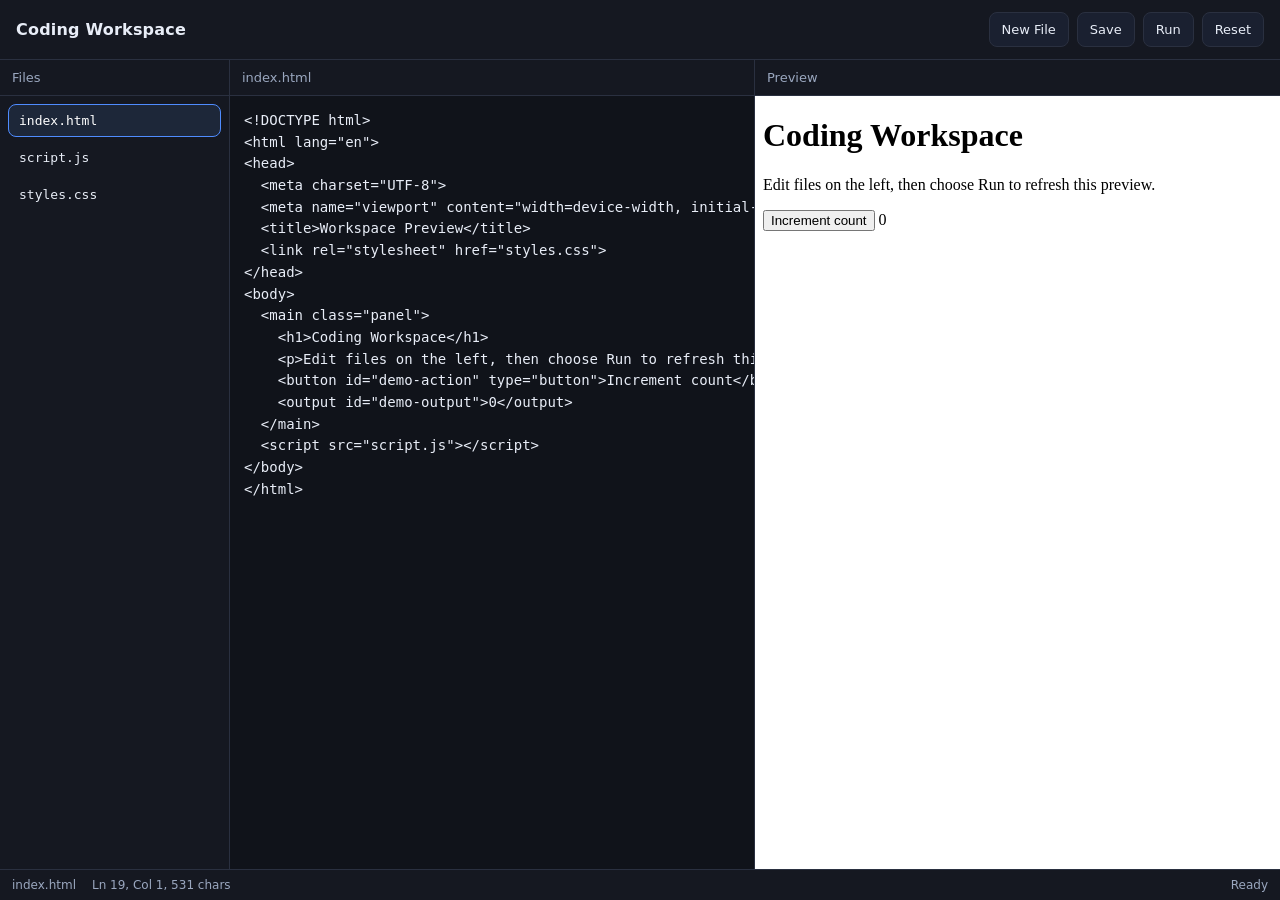
==== index.html @ 7687ae70 "feat: web push (3 ops)" ====
<!DOCTYPE html>
<html lang="en">
<head>
  <meta charset="UTF-8">
  <meta name="viewport" content="width=device-width, initial-scale=1.0">
  <title>Coding Workspace</title>
  <link rel="stylesheet" href="styles.css">
</head>
<body>
  <header class="topbar">
    <div class="brand">Coding Workspace</div>
    <div class="actions">
      <button id="new-file" type="button">New File</button>
      <button id="save" type="button">Save</button>
      <button id="run" type="button">Run</button>
      <button id="reset" type="button">Reset</button>
    </div>
  </header>

  <main class="workspace">
    <aside class="sidebar">
      <div class="pane-header">Files</div>
      <ul id="file-list" class="file-list"></ul>
    </aside>

    <section class="editor-pane">
      <div class="pane-header">
        <span id="current-file">index.html</span>
      </div>
      <textarea
        id="editor"
        spellcheck="false"
        autocapitalize="off"
        autocomplete="off"
        autocorrect="off"
        wrap="off"
      ></textarea>
    </section>

    <section class="preview-pane">
      <div class="pane-header">Preview</div>
      <iframe
        id="preview"
        title="Workspace preview"
        sandbox="allow-scripts allow-forms allow-modals allow-popups"
      ></iframe>
    </section>
  </main>

  <footer class="statusbar">
    <span id="status-file">index.html</span>
    <span id="status-position">Ln 1, Col 1</span>
    <span id="status-message">Ready</span>
  </footer>

  <script src="app.js"></script>
</body>
</html>
---- styles.css ----
:root {
  color-scheme: dark;
  --bg: #0f1115;
  --panel: #151821;
  --panel-alt: #10131a;
  --border: #2a3040;
  --text: #e8edf7;
  --muted: #9aa7bf;
  --accent: #4f8cff;
  --accent-border: #77a7ff;
}

* {
  box-sizing: border-box;
}

html,
body {
  height: 100%;
}

body {
  margin: 0;
  overflow: hidden;
  display: flex;
  flex-direction: column;
  background: var(--bg);
  color: var(--text);
  font-family: Inter, system-ui, -apple-system, BlinkMacSystemFont, "Segoe UI", sans-serif;
}

.topbar {
  display: flex;
  align-items: center;
  justify-content: space-between;
  gap: 16px;
  padding: 12px 16px;
  border-bottom: 1px solid var(--border);
  background: var(--panel);
}

.brand {
  font-size: 16px;
  font-weight: 650;
  letter-spacing: 0.2px;
}

.actions {
  display: flex;
  flex-wrap: wrap;
  gap: 8px;
}

button {
  appearance: none;
  border: 1px solid var(--border);
  background: #1a2030;
  color: var(--text);
  border-radius: 8px;
  padding: 9px 12px;
  font: inherit;
  font-size: 13px;
  cursor: pointer;
}

button:hover {
  border-color: var(--accent-border);
  background: #20283b;
}

button:active {
  transform: translateY(1px);
}

.workspace {
  flex: 1;
  min-height: 0;
  display: grid;
  grid-template-columns: 230px minmax(0, 1fr) minmax(0, 1fr);
}

.sidebar,
.editor-pane,
.preview-pane {
  min-height: 0;
  display: flex;
  flex-direction: column;
}

.sidebar {
  background: var(--panel);
  border-right: 1px solid var(--border);
}

.editor-pane {
  background: var(--panel-alt);
  border-right: 1px solid var(--border);
}

.preview-pane {
  background: var(--panel);
}

.pane-header {
  padding: 10px 12px;
  border-bottom: 1px solid var(--border);
  color: var(--muted);
  font-size: 13px;
  background: var(--panel);
}

.file-list {
  list-style: none;
  margin: 0;
  padding: 8px;
  overflow: auto;
}

.file-item {
  margin: 0 0 4px;
}

.file-button {
  width: 100%;
  text-align: left;
  padding: 8px 10px;
  border: 1px solid transparent;
  background: transparent;
  color: var(--text);
  border-radius: 8px;
  font-family: ui-monospace, SFMono-Regular, Menlo, Consolas, monospace;
  font-size: 13px;
}

.file-button:hover {
  background: #1b2030;
  border-color: var(--border);
}

.file-button.active {
  background: #1d2739;
  border-color: var(--accent);
  color: #ffffff;
}

#editor {
  flex: 1;
  width: 100%;
  border: 0;
  outline: none;
  resize: none;
  padding: 14px;
  background: var(--panel-alt);
  color: var(--text);
  font-family: ui-monospace, SFMono-Regular, Menlo, Consolas, monospace;
  font-size: 14px;
  line-height: 1.55;
  tab-size: 2;
}

#preview {
  flex: 1;
  width: 100%;
  border: 0;
  background: #ffffff;
}

.statusbar {
  display: flex;
  align-items: center;
  gap: 16px;
  padding: 8px 12px;
  border-top: 1px solid var(--border);
  background: var(--panel);
  color: var(--muted);
  font-size: 12px;
}

#status-message {
  margin-left: auto;
}

@media (max-width: 960px) {
  .workspace {
    grid-template-columns: 1fr;
    grid-template-rows: 180px minmax(0, 1fr) minmax(0, 1fr);
  }

  .sidebar {
    border-right: 0;
    border-bottom: 1px solid var(--border);
  }

  .editor-pane {
    border-right: 0;
    border-bottom: 1px solid var(--border);
  }
}
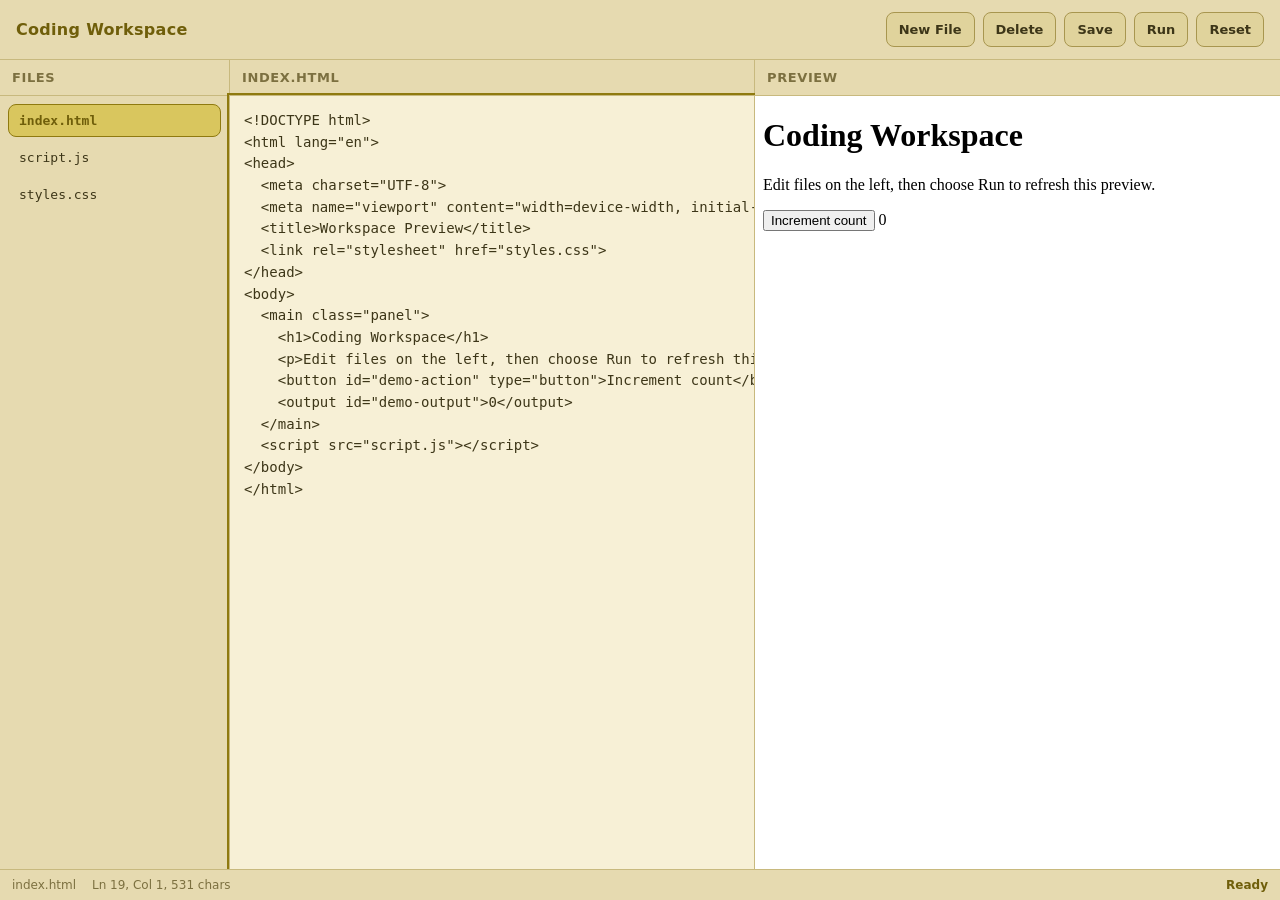
==== commit 48d48d92: "feat: web push (3 ops)" ====
--- a/index.html
+++ b/index.html
@@ -11,6 +11,7 @@
     <div class="brand">Coding Workspace</div>
     <div class="actions">
       <button id="new-file" type="button">New File</button>
+      <button id="delete-file" type="button">Delete</button>
       <button id="save" type="button">Save</button>
       <button id="run" type="button">Run</button>
       <button id="reset" type="button">Reset</button>
--- a/styles.css
+++ b/styles.css
@@ -1,13 +1,17 @@
 :root {
-  color-scheme: dark;
-  --bg: #0f1115;
-  --panel: #151821;
-  --panel-alt: #10131a;
-  --border: #2a3040;
-  --text: #e8edf7;
-  --muted: #9aa7bf;
-  --accent: #4f8cff;
-  --accent-border: #77a7ff;
+  color-scheme: light;
+  --bg: #efe5c2;
+  --panel: #e6dab0;
+  --panel-alt: #f7f0d6;
+  --border: #c8b97e;
+  --border-strong: #a8964f;
+  --text: #3d3618;
+  --muted: #7c7040;
+  --accent: #8f7a10;
+  --accent-strong: #6f5e0a;
+  --accent-border: #b39a2a;
+  --selection: #d9c65e;
+  --shadow: rgba(93, 78, 20, 0.18);
 }
 
 * {
@@ -27,6 +31,11 @@
   background: var(--bg);
   color: var(--text);
   font-family: Inter, system-ui, -apple-system, BlinkMacSystemFont, "Segoe UI", sans-serif;
+}
+
+::selection {
+  background: var(--selection);
+  color: var(--accent-strong);
 }
 
 .topbar {
@@ -37,12 +46,14 @@
   padding: 12px 16px;
   border-bottom: 1px solid var(--border);
   background: var(--panel);
+  box-shadow: 0 2px 10px var(--shadow);
 }
 
 .brand {
   font-size: 16px;
-  font-weight: 650;
-  letter-spacing: 0.2px;
+  font-weight: 700;
+  letter-spacing: 0.3px;
+  color: var(--accent-strong);
 }
 
 .actions {
@@ -53,23 +64,32 @@
 
 button {
   appearance: none;
-  border: 1px solid var(--border);
-  background: #1a2030;
+  border: 1px solid var(--border-strong);
+  background: #e0d39c;
   color: var(--text);
   border-radius: 8px;
   padding: 9px 12px;
   font: inherit;
   font-size: 13px;
+  font-weight: 600;
   cursor: pointer;
+  transition: background 120ms ease, border-color 120ms ease, transform 60ms ease;
 }
 
 button:hover {
-  border-color: var(--accent-border);
-  background: #20283b;
+  background: #d6c684;
+  border-color: var(--accent);
 }
 
 button:active {
   transform: translateY(1px);
+}
+
+button:focus-visible,
+.file-button:focus-visible,
+#editor:focus-visible {
+  outline: 2px solid var(--accent);
+  outline-offset: 1px;
 }
 
 .workspace {
@@ -106,6 +126,9 @@
   border-bottom: 1px solid var(--border);
   color: var(--muted);
   font-size: 13px;
+  font-weight: 600;
+  text-transform: uppercase;
+  letter-spacing: 0.6px;
   background: var(--panel);
 }
 
@@ -130,17 +153,19 @@
   border-radius: 8px;
   font-family: ui-monospace, SFMono-Regular, Menlo, Consolas, monospace;
   font-size: 13px;
+  font-weight: 500;
 }
 
 .file-button:hover {
-  background: #1b2030;
+  background: #ded09a;
   border-color: var(--border);
 }
 
 .file-button.active {
-  background: #1d2739;
+  background: var(--selection);
   border-color: var(--accent);
-  color: #ffffff;
+  color: var(--accent-strong);
+  font-weight: 700;
 }
 
 #editor {
@@ -152,6 +177,7 @@
   padding: 14px;
   background: var(--panel-alt);
   color: var(--text);
+  caret-color: var(--accent-strong);
   font-family: ui-monospace, SFMono-Regular, Menlo, Consolas, monospace;
   font-size: 14px;
   line-height: 1.55;
@@ -178,6 +204,27 @@
 
 #status-message {
   margin-left: auto;
+  font-weight: 600;
+  color: var(--accent-strong);
+}
+
+.file-list::-webkit-scrollbar,
+#editor::-webkit-scrollbar {
+  width: 10px;
+  height: 10px;
+}
+
+.file-list::-webkit-scrollbar-thumb,
+#editor::-webkit-scrollbar-thumb {
+  background: var(--border-strong);
+  border-radius: 6px;
+  border: 2px solid transparent;
+  background-clip: content-box;
+}
+
+.file-list::-webkit-scrollbar-track,
+#editor::-webkit-scrollbar-track {
+  background: transparent;
 }
 
 @media (max-width: 960px) {
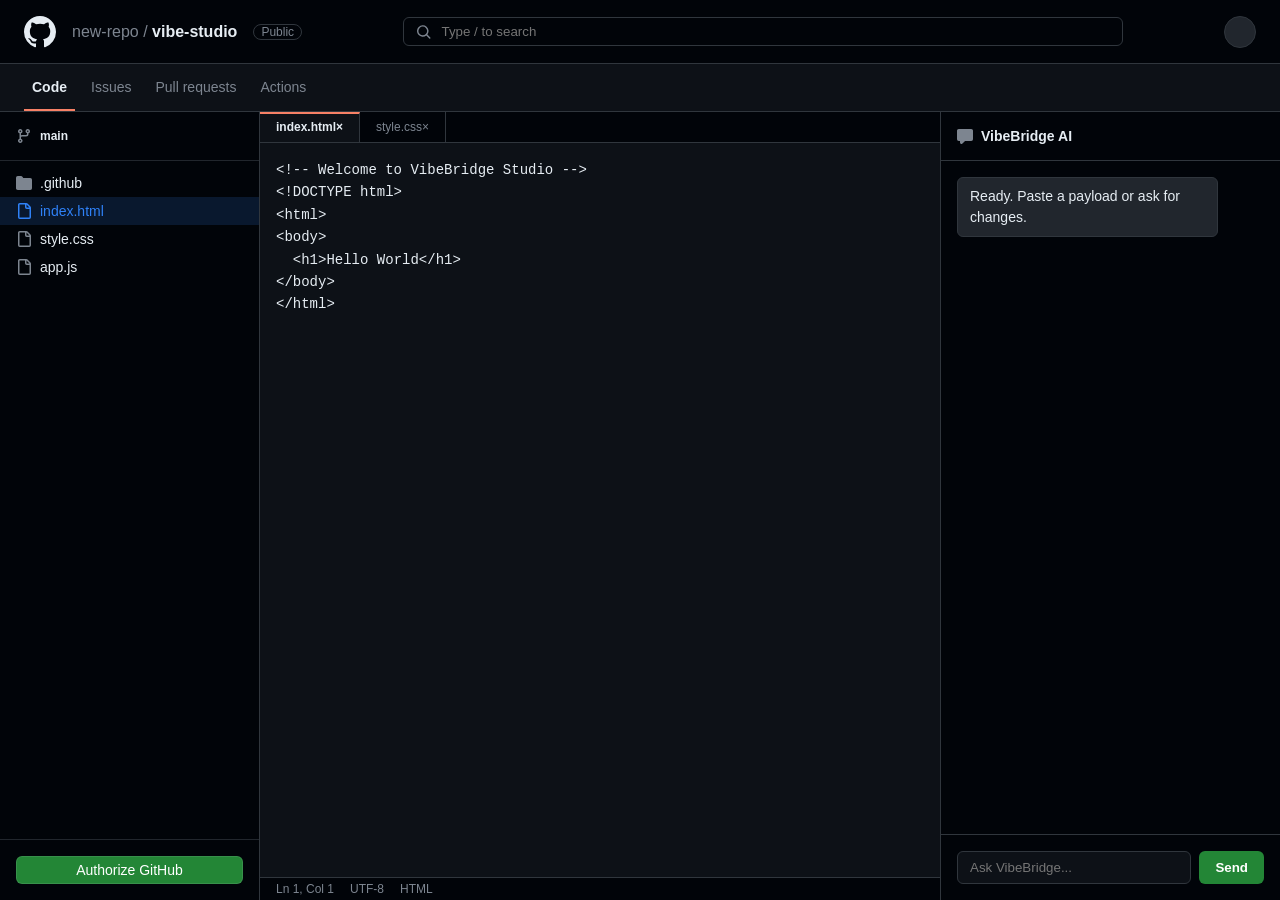
==== commit fb61b24d: "feat: web push (4 ops)" ====
--- a/index.html
+++ b/index.html
@@ -1,59 +1,110 @@
 <!DOCTYPE html>
 <html lang="en">
 <head>
-  <meta charset="UTF-8">
-  <meta name="viewport" content="width=device-width, initial-scale=1.0">
-  <title>Coding Workspace</title>
-  <link rel="stylesheet" href="styles.css">
+    <meta charset="UTF-8">
+    <meta name="viewport" content="width=device-width, initial-scale=1.0">
+    <title>VibeBridge Studio</title>
+    <link rel="stylesheet" href="style.css">
 </head>
 <body>
-  <header class="topbar">
-    <div class="brand">Coding Workspace</div>
-    <div class="actions">
-      <button id="new-file" type="button">New File</button>
-      <button id="delete-file" type="button">Delete</button>
-      <button id="save" type="button">Save</button>
-      <button id="run" type="button">Run</button>
-      <button id="reset" type="button">Reset</button>
-    </div>
-  </header>
+    <!-- Top Navigation -->
+    <header class="gh-header">
+        <div class="gh-left">
+            <svg height="32" viewBox="0 0 16 16" width="32" fill="#e6edf3"><path d="M8 0c4.42 0 8 3.58 8 8a8.013 8.013 0 0 1-5.45 7.59c-.4.08-.55-.17-.55-.38 0-.27.01-1.13.01-2.2 0-.75-.25-1.23-.54-1.48 1.78-.2 3.65-.88 3.65-3.95 0-.88-.31-1.59-.82-2.15.08-.2.36-1.02-.08-2.12 0 0-.67-.22-2.2.82-.64-.18-1.32-.27-2-.27-.68 0-1.36.09-2 .27-1.53-1.03-2.2-.82-2.2-.82-.44 1.1-.16 1.92-.08 2.12-.51.56-.82 1.28-.82 2.15 0 3.06 1.86 3.75 3.64 3.95-.23.2-.44.55-.51 1.07-.46.21-1.61.55-2.33-.66-.15-.24-.6-.83-1.23-.82-.67.01-.27.38.01.53.34.19.73.9.82 1.13.16.45.68 1.31 2.69.94 0 .67.01 1.3.01 1.49 0 .21-.15.45-.55.38A7.995 7.995 0 0 1 0 8c0-4.42 3.58-8 8-8Z"></path></svg>
+            <span class="repo-title">new-repo / <strong>vibe-studio</strong></span>
+            <span class="badge">Public</span>
+        </div>
+        <div class="gh-center">
+            <div class="search-bar">
+                <svg viewBox="0 0 16 16" width="16" height="16" fill="#7d8590"><path d="M10.68 11.74a6 6 0 0 1-7.922-8.982 6 6 0 0 1 8.982 7.922l3.04 3.04a.749.749 0 0 1-.326 1.275.749.749 0 0 1-.734-.215ZM11.5 7a4.499 4.499 0 1 0-8.997 0A4.499 4.499 0 0 0 11.5 7Z"></path></svg>
+                <input type="text" placeholder="Type / to search">
+            </div>
+        </div>
+        <div class="gh-right">
+            <div class="avatar"></div>
+        </div>
+    </header>
 
-  <main class="workspace">
-    <aside class="sidebar">
-      <div class="pane-header">Files</div>
-      <ul id="file-list" class="file-list"></ul>
-    </aside>
+    <!-- Sub Navigation -->
+    <nav class="gh-subnav">
+        <button class="tab active">Code</button>
+        <button class="tab">Issues</button>
+        <button class="tab">Pull requests</button>
+        <button class="tab">Actions</button>
+    </nav>
 
-    <section class="editor-pane">
-      <div class="pane-header">
-        <span id="current-file">index.html</span>
-      </div>
-      <textarea
-        id="editor"
-        spellcheck="false"
-        autocapitalize="off"
-        autocomplete="off"
-        autocorrect="off"
-        wrap="off"
-      ></textarea>
-    </section>
+    <!-- Main Workspace -->
+    <main class="workspace">
+        <!-- Left: File Tree -->
+        <aside class="sidebar">
+            <div class="branch-selector">
+                <svg viewBox="0 0 16 16" width="16" height="16" fill="#7d8590"><path d="M9.5 3.25a2.25 2.25 0 1 1 3 2.122V6A2.5 2.5 0 0 1 10 8.5H6a1 1 0 0 0-1 1v1.128a2.251 2.251 0 1 1-1.5 0V5.372a2.25 2.25 0 1 1 1.5 0v1.836A2.493 2.493 0 0 1 6 7h4a1 1 0 0 0 1-1v-.628A2.25 2.25 0 0 1 9.5 3.25Zm-6 0a.75.75 0 1 0 1.5 0 .75.75 0 0 0-1.5 0Zm8.25-.75a.75.75 0 1 0 0 1.5.75.75 0 0 0 0-1.5ZM4.25 12a.75.75 0 1 0 0 1.5.75.75 0 0 0 0-1.5Z"></path></svg>
+                <span>main</span>
+            </div>
+            <div class="file-tree" id="fileTree">
+                <div class="tree-item folder">
+                    <svg viewBox="0 0 16 16" width="16" height="16" fill="#7d8590"><path d="M1.75 1A1.75 1.75 0 0 0 0 2.75v10.5C0 14.216.784 15 1.75 15h12.5A1.75 1.75 0 0 0 16 13.25v-8.5A1.75 1.75 0 0 0 14.25 3H7.5a.25.25 0 0 1-.2-.1l-.9-1.2C6.07 1.26 5.55 1 5 1H1.75Z"></path></svg>
+                    <span>.github</span>
+                </div>
+                <div class="tree-item file active">
+                    <svg viewBox="0 0 16 16" width="16" height="16" fill="#7d8590"><path d="M2 1.75C2 .784 2.784 0 3.75 0h6.586c.464 0 .909.184 1.237.513l2.914 2.914c.329.328.513.773.513 1.237v9.586A1.75 1.75 0 0 1 13.25 16h-9.5A1.75 1.75 0 0 1 2 14.25Zm1.75-.25a.25.25 0 0 0-.25.25v12.5c0 .138.112.25.25.25h9.5a.25.25 0 0 0 .25-.25V6h-2.75A1.75 1.75 0 0 1 9 4.25V1.5Zm6.75.062V4.25c0 .138.112.25.25.25h2.688l-.011-.013-2.914-2.914-.013-.011Z"></path></svg>
+                    <span>index.html</span>
+                </div>
+                <div class="tree-item file">
+                    <svg viewBox="0 0 16 16" width="16" height="16" fill="#7d8590"><path d="M2 1.75C2 .784 2.784 0 3.75 0h6.586c.464 0 .909.184 1.237.513l2.914 2.914c.329.328.513.773.513 1.237v9.586A1.75 1.75 0 0 1 13.25 16h-9.5A1.75 1.75 0 0 1 2 14.25Zm1.75-.25a.25.25 0 0 0-.25.25v12.5c0 .138.112.25.25.25h9.5a.25.25 0 0 0 .25-.25V6h-2.75A1.75 1.75 0 0 1 9 4.25V1.5Zm6.75.062V4.25c0 .138.112.25.25.25h2.688l-.011-.013-2.914-2.914-.013-.011Z"></path></svg>
+                    <span>style.css</span>
+                </div>
+                <div class="tree-item file">
+                    <svg viewBox="0 0 16 16" width="16" height="16" fill="#7d8590"><path d="M2 1.75C2 .784 2.784 0 3.75 0h6.586c.464 0 .909.184 1.237.513l2.914 2.914c.329.328.513.773.513 1.237v9.586A1.75 1.75 0 0 1 13.25 16h-9.5A1.75 1.75 0 0 1 2 14.25Zm1.75-.25a.25.25 0 0 0-.25.25v12.5c0 .138.112.25.25.25h9.5a.25.25 0 0 0 .25-.25V6h-2.75A1.75 1.75 0 0 1 9 4.25V1.5Zm6.75.062V4.25c0 .138.112.25.25.25h2.688l-.011-.013-2.914-2.914-.013-.011Z"></path></svg>
+                    <span>app.js</span>
+                </div>
+            </div>
+            <div class="sidebar-footer">
+                <button class="btn-primary" id="connectBtn">Authorize GitHub</button>
+            </div>
+        </aside>
 
-    <section class="preview-pane">
-      <div class="pane-header">Preview</div>
-      <iframe
-        id="preview"
-        title="Workspace preview"
-        sandbox="allow-scripts allow-forms allow-modals allow-popups"
-      ></iframe>
-    </section>
-  </main>
+        <!-- Center: Editor -->
+        <section class="editor-area">
+            <div class="editor-tabs">
+                <div class="tab active">index.html <span class="close">×</span></div>
+                <div class="tab">style.css <span class="close">×</span></div>
+            </div>
+            <div class="editor-content">
+                <textarea id="code" spellcheck="false"><!-- Welcome to VibeBridge Studio -->
+<!DOCTYPE html>
+<html>
+<body>
+  <h1>Hello World</h1>
+</body>
+</html></textarea>
+            </div>
+            <div class="editor-status">
+                <span>Ln 1, Col 1</span>
+                <span>UTF-8</span>
+                <span>HTML</span>
+            </div>
+        </section>
 
-  <footer class="statusbar">
-    <span id="status-file">index.html</span>
-    <span id="status-position">Ln 1, Col 1</span>
-    <span id="status-message">Ready</span>
-  </footer>
+        <!-- Right: AI Chat -->
+        <aside class="chat-panel">
+            <div class="chat-header">
+                <svg viewBox="0 0 16 16" width="16" height="16" fill="#7d8590"><path d="M1.75 1h12.5c.966 0 1.75.784 1.75 1.75v8.5A1.75 1.75 0 0 1 14.25 13H8.061l-2.574 2.573A1.458 1.458 0 0 1 3 14.543V13H1.75A1.75 1.75 0 0 1 0 11.25v-8.5C0 1.784.784 1 1.75 1Z"></path></svg>
+                <span>VibeBridge AI</span>
+            </div>
+            <div class="chat-messages" id="chat">
+                <div class="msg ai">
+                    <div class="bubble">Ready. Paste a payload or ask for changes.</div>
+                </div>
+            </div>
+            <div class="chat-input">
+                <textarea id="input" rows="1" placeholder="Ask VibeBridge..."></textarea>
+                <button class="btn-send" id="sendBtn">Send</button>
+            </div>
+        </aside>
+    </main>
 
-  <script src="app.js"></script>
+    <script src="github.js"></script>
+    <script src="app.js"></script>
 </body>
-</html>+</html>
--- a/style.css
+++ b/style.css
@@ -0,0 +1,262 @@
+:root {
+    --bg-canvas: #0d1117;
+    --bg-default: #010409;
+    --bg-subtle: #161b22;
+    --bg-muted: #21262d;
+    --border-default: #30363d;
+    --border-muted: #21262d;
+    --fg-default: #e6edf3;
+    --fg-muted: #7d8590;
+    --accent-fg: #2f81f7;
+    --accent-emphasis: #1f6feb;
+    --success-fg: #3fb950;
+    --font-stack: -apple-system, BlinkMacSystemFont, "Segoe UI", "Noto Sans", Helvetica, Arial, sans-serif;
+    --font-mono: ui-monospace, SFMono-Regular, SF Mono, Menlo, Consolas, Liberation Mono, monospace;
+}
+
+* { box-sizing: border-box; }
+
+body {
+    margin: 0;
+    background-color: var(--bg-canvas);
+    color: var(--fg-default);
+    font-family: var(--font-stack);
+    font-size: 14px;
+    height: 100vh;
+    display: flex;
+    flex-direction: column;
+    overflow: hidden;
+}
+
+/* Header */
+.gh-header {
+    background-color: var(--bg-default);
+    padding: 16px 24px;
+    display: flex;
+    align-items: center;
+    justify-content: space-between;
+    border-bottom: 1px solid var(--border-default);
+    height: 64px;
+}
+.gh-left { display: flex; align-items: center; gap: 16px; }
+.repo-title { font-size: 16px; color: var(--fg-muted); }
+.repo-title strong { color: var(--fg-default); font-weight: 600; }
+.badge { font-size: 12px; border: 1px solid var(--border-default); border-radius: 2em; padding: 0 7px; color: var(--fg-muted); }
+
+.gh-center { flex: 1; max-width: 720px; margin: 0 24px; }
+.search-bar {
+    background-color: var(--bg-default);
+    border: 1px solid var(--border-default);
+    border-radius: 6px;
+    padding: 5px 12px;
+    display: flex;
+    align-items: center;
+    gap: 8px;
+}
+.search-bar input { background: transparent; border: none; color: var(--fg-default); width: 100%; outline: none; }
+
+.gh-right { display: flex; align-items: center; gap: 16px; }
+.avatar { width: 32px; height: 32px; border-radius: 50%; background-color: var(--bg-muted); border: 1px solid var(--border-default); }
+
+/* Subnav */
+.gh-subnav {
+    background-color: var(--bg-canvas);
+    border-bottom: 1px solid var(--border-default);
+    padding: 0 24px;
+    display: flex;
+    gap: 8px;
+    height: 48px;
+    align-items: center;
+}
+.tab {
+    background: transparent;
+    border: none;
+    color: var(--fg-muted);
+    font-size: 14px;
+    font-weight: 500;
+    padding: 8px;
+    cursor: pointer;
+    border-bottom: 2px solid transparent;
+    height: 100%;
+    display: flex;
+    align-items: center;
+}
+.tab:hover { color: var(--fg-default); }
+.tab.active { color: var(--fg-default); border-bottom-color: #f78166; font-weight: 600; }
+
+/* Workspace Grid */
+.workspace {
+    display: grid;
+    grid-template-columns: 260px 1fr 340px;
+    flex: 1;
+    min-height: 0;
+}
+
+/* Sidebar */
+.sidebar {
+    background-color: var(--bg-default);
+    border-right: 1px solid var(--border-default);
+    display: flex;
+    flex-direction: column;
+}
+.branch-selector {
+    padding: 16px;
+    border-bottom: 1px solid var(--border-muted);
+    display: flex;
+    align-items: center;
+    gap: 8px;
+    font-weight: 600;
+    font-size: 12px;
+    cursor: pointer;
+}
+.file-tree { flex: 1; overflow-y: auto; padding: 8px 0; }
+.tree-item {
+    padding: 6px 16px;
+    display: flex;
+    align-items: center;
+    gap: 8px;
+    cursor: pointer;
+    font-size: 14px;
+    color: var(--fg-default);
+}
+.tree-item:hover { background-color: var(--bg-muted); }
+.tree-item.active { background-color: rgba(56, 139, 253, 0.15); color: var(--accent-fg); }
+.tree-item svg { fill: var(--fg-muted); }
+.tree-item.active svg { fill: var(--accent-fg); }
+
+.sidebar-footer { padding: 16px; border-top: 1px solid var(--border-muted); }
+
+/* Editor */
+.editor-area {
+    display: flex;
+    flex-direction: column;
+    background-color: var(--bg-canvas);
+    min-width: 0;
+}
+.editor-tabs {
+    display: flex;
+    background-color: var(--bg-default);
+    border-bottom: 1px solid var(--border-default);
+    overflow-x: auto;
+}
+.editor-tabs .tab {
+    padding: 8px 16px;
+    font-size: 12px;
+    border-right: 1px solid var(--border-default);
+    border-bottom: none;
+    height: auto;
+    background-color: var(--bg-default);
+    color: var(--fg-muted);
+}
+.editor-tabs .tab.active {
+    background-color: var(--bg-canvas);
+    color: var(--fg-default);
+    border-top: 2px solid #f78166;
+    padding-top: 6px;
+}
+.editor-content { flex: 1; position: relative; overflow: hidden; }
+#code {
+    width: 100%;
+    height: 100%;
+    background-color: var(--bg-canvas);
+    color: var(--fg-default);
+    border: none;
+    resize: none;
+    padding: 16px;
+    font-family: var(--font-mono);
+    font-size: 14px;
+    line-height: 1.6;
+    outline: none;
+}
+.editor-status {
+    background-color: var(--bg-default);
+    border-top: 1px solid var(--border-default);
+    padding: 4px 16px;
+    display: flex;
+    gap: 16px;
+    font-size: 12px;
+    color: var(--fg-muted);
+}
+
+/* Chat Panel */
+.chat-panel {
+    background-color: var(--bg-default);
+    border-left: 1px solid var(--border-default);
+    display: flex;
+    flex-direction: column;
+}
+.chat-header {
+    padding: 16px;
+    border-bottom: 1px solid var(--border-default);
+    font-weight: 600;
+    display: flex;
+    align-items: center;
+    gap: 8px;
+}
+.chat-messages {
+    flex: 1;
+    overflow-y: auto;
+    padding: 16px;
+    display: flex;
+    flex-direction: column;
+    gap: 16px;
+}
+.msg { display: flex; flex-direction: column; max-width: 85%; }
+.msg.ai { align-self: flex-start; }
+.msg.user { align-self: flex-end; }
+.bubble {
+    padding: 8px 12px;
+    border-radius: 6px;
+    font-size: 14px;
+    line-height: 1.5;
+}
+.msg.ai .bubble { background-color: var(--bg-muted); border: 1px solid var(--border-default); }
+.msg.user .bubble { background-color: var(--accent-emphasis); color: white; }
+
+.chat-input {
+    padding: 16px;
+    border-top: 1px solid var(--border-default);
+    display: flex;
+    gap: 8px;
+}
+#input {
+    flex: 1;
+    background-color: var(--bg-canvas);
+    border: 1px solid var(--border-default);
+    border-radius: 6px;
+    padding: 8px 12px;
+    color: var(--fg-default);
+    resize: none;
+    font-family: var(--font-stack);
+    outline: none;
+}
+#input:focus { border-color: var(--accent-fg); box-shadow: 0 0 0 3px rgba(31, 111, 235, 0.3); }
+
+/* Buttons */
+.btn-primary {
+    width: 100%;
+    background-color: #238636;
+    color: white;
+    border: 1px solid rgba(240, 246, 252, 0.1);
+    border-radius: 6px;
+    padding: 5px 16px;
+    font-size: 14px;
+    font-weight: 500;
+    cursor: pointer;
+}
+.btn-primary:hover { background-color: #2ea043; }
+.btn-send {
+    background-color: #238636;
+    color: white;
+    border: none;
+    border-radius: 6px;
+    padding: 0 16px;
+    font-weight: 600;
+    cursor: pointer;
+}
+.btn-send:hover { background-color: #2ea043; }
+
+/* Scrollbar */
+::-webkit-scrollbar { width: 10px; height: 10px; }
+::-webkit-scrollbar-track { background: transparent; }
+::-webkit-scrollbar-thumb { background-color: #484f58; border-radius: 6px; border: 2px solid var(--bg-canvas); }
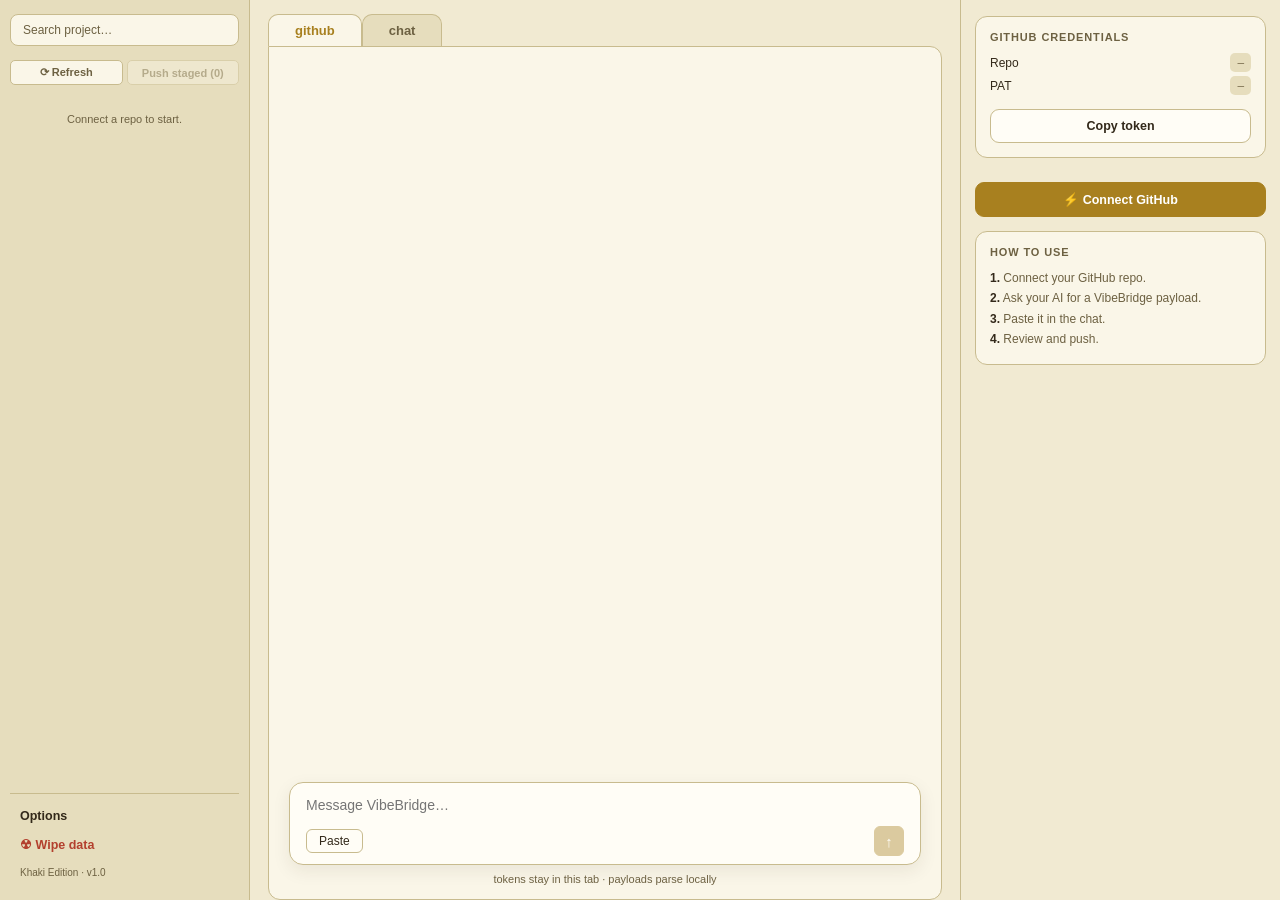
==== commit ee514534: "feat: web push (4 ops)" ====
--- a/index.html
+++ b/index.html
@@ -3,106 +3,91 @@
 <head>
     <meta charset="UTF-8">
     <meta name="viewport" content="width=device-width, initial-scale=1.0">
-    <title>VibeBridge Studio</title>
+    <title>VibeBridge Studio · Khaki</title>
     <link rel="stylesheet" href="style.css">
 </head>
 <body>
-    <!-- Top Navigation -->
-    <header class="gh-header">
-        <div class="gh-left">
-            <svg height="32" viewBox="0 0 16 16" width="32" fill="#e6edf3"><path d="M8 0c4.42 0 8 3.58 8 8a8.013 8.013 0 0 1-5.45 7.59c-.4.08-.55-.17-.55-.38 0-.27.01-1.13.01-2.2 0-.75-.25-1.23-.54-1.48 1.78-.2 3.65-.88 3.65-3.95 0-.88-.31-1.59-.82-2.15.08-.2.36-1.02-.08-2.12 0 0-.67-.22-2.2.82-.64-.18-1.32-.27-2-.27-.68 0-1.36.09-2 .27-1.53-1.03-2.2-.82-2.2-.82-.44 1.1-.16 1.92-.08 2.12-.51.56-.82 1.28-.82 2.15 0 3.06 1.86 3.75 3.64 3.95-.23.2-.44.55-.51 1.07-.46.21-1.61.55-2.33-.66-.15-.24-.6-.83-1.23-.82-.67.01-.27.38.01.53.34.19.73.9.82 1.13.16.45.68 1.31 2.69.94 0 .67.01 1.3.01 1.49 0 .21-.15.45-.55.38A7.995 7.995 0 0 1 0 8c0-4.42 3.58-8 8-8Z"></path></svg>
-            <span class="repo-title">new-repo / <strong>vibe-studio</strong></span>
-            <span class="badge">Public</span>
-        </div>
-        <div class="gh-center">
-            <div class="search-bar">
-                <svg viewBox="0 0 16 16" width="16" height="16" fill="#7d8590"><path d="M10.68 11.74a6 6 0 0 1-7.922-8.982 6 6 0 0 1 8.982 7.922l3.04 3.04a.749.749 0 0 1-.326 1.275.749.749 0 0 1-.734-.215ZM11.5 7a4.499 4.499 0 1 0-8.997 0A4.499 4.499 0 0 0 11.5 7Z"></path></svg>
-                <input type="text" placeholder="Type / to search">
+    <div id="vb-studio-shell">
+        <!-- LEFT: File Tree -->
+        <aside class="sk-left">
+            <div class="sk-search">Search project…</div>
+            <div class="sk-tree-toolbar">
+                <button id="btn-refresh">⟳ Refresh</button>
+                <button id="btn-push" disabled>Push staged (0)</button>
             </div>
-        </div>
-        <div class="gh-right">
-            <div class="avatar"></div>
-        </div>
-    </header>
-
-    <!-- Sub Navigation -->
-    <nav class="gh-subnav">
-        <button class="tab active">Code</button>
-        <button class="tab">Issues</button>
-        <button class="tab">Pull requests</button>
-        <button class="tab">Actions</button>
-    </nav>
-
-    <!-- Main Workspace -->
-    <main class="workspace">
-        <!-- Left: File Tree -->
-        <aside class="sidebar">
-            <div class="branch-selector">
-                <svg viewBox="0 0 16 16" width="16" height="16" fill="#7d8590"><path d="M9.5 3.25a2.25 2.25 0 1 1 3 2.122V6A2.5 2.5 0 0 1 10 8.5H6a1 1 0 0 0-1 1v1.128a2.251 2.251 0 1 1-1.5 0V5.372a2.25 2.25 0 1 1 1.5 0v1.836A2.493 2.493 0 0 1 6 7h4a1 1 0 0 0 1-1v-.628A2.25 2.25 0 0 1 9.5 3.25Zm-6 0a.75.75 0 1 0 1.5 0 .75.75 0 0 0-1.5 0Zm8.25-.75a.75.75 0 1 0 0 1.5.75.75 0 0 0 0-1.5ZM4.25 12a.75.75 0 1 0 0 1.5.75.75 0 0 0 0-1.5Z"></path></svg>
-                <span>main</span>
+            <div class="sk-tree" id="file-tree">
+                <div class="sk-tree-empty">Connect a repo to start.</div>
             </div>
-            <div class="file-tree" id="fileTree">
-                <div class="tree-item folder">
-                    <svg viewBox="0 0 16 16" width="16" height="16" fill="#7d8590"><path d="M1.75 1A1.75 1.75 0 0 0 0 2.75v10.5C0 14.216.784 15 1.75 15h12.5A1.75 1.75 0 0 0 16 13.25v-8.5A1.75 1.75 0 0 0 14.25 3H7.5a.25.25 0 0 1-.2-.1l-.9-1.2C6.07 1.26 5.55 1 5 1H1.75Z"></path></svg>
-                    <span>.github</span>
-                </div>
-                <div class="tree-item file active">
-                    <svg viewBox="0 0 16 16" width="16" height="16" fill="#7d8590"><path d="M2 1.75C2 .784 2.784 0 3.75 0h6.586c.464 0 .909.184 1.237.513l2.914 2.914c.329.328.513.773.513 1.237v9.586A1.75 1.75 0 0 1 13.25 16h-9.5A1.75 1.75 0 0 1 2 14.25Zm1.75-.25a.25.25 0 0 0-.25.25v12.5c0 .138.112.25.25.25h9.5a.25.25 0 0 0 .25-.25V6h-2.75A1.75 1.75 0 0 1 9 4.25V1.5Zm6.75.062V4.25c0 .138.112.25.25.25h2.688l-.011-.013-2.914-2.914-.013-.011Z"></path></svg>
-                    <span>index.html</span>
-                </div>
-                <div class="tree-item file">
-                    <svg viewBox="0 0 16 16" width="16" height="16" fill="#7d8590"><path d="M2 1.75C2 .784 2.784 0 3.75 0h6.586c.464 0 .909.184 1.237.513l2.914 2.914c.329.328.513.773.513 1.237v9.586A1.75 1.75 0 0 1 13.25 16h-9.5A1.75 1.75 0 0 1 2 14.25Zm1.75-.25a.25.25 0 0 0-.25.25v12.5c0 .138.112.25.25.25h9.5a.25.25 0 0 0 .25-.25V6h-2.75A1.75 1.75 0 0 1 9 4.25V1.5Zm6.75.062V4.25c0 .138.112.25.25.25h2.688l-.011-.013-2.914-2.914-.013-.011Z"></path></svg>
-                    <span>style.css</span>
-                </div>
-                <div class="tree-item file">
-                    <svg viewBox="0 0 16 16" width="16" height="16" fill="#7d8590"><path d="M2 1.75C2 .784 2.784 0 3.75 0h6.586c.464 0 .909.184 1.237.513l2.914 2.914c.329.328.513.773.513 1.237v9.586A1.75 1.75 0 0 1 13.25 16h-9.5A1.75 1.75 0 0 1 2 14.25Zm1.75-.25a.25.25 0 0 0-.25.25v12.5c0 .138.112.25.25.25h9.5a.25.25 0 0 0 .25-.25V6h-2.75A1.75 1.75 0 0 1 9 4.25V1.5Zm6.75.062V4.25c0 .138.112.25.25.25h2.688l-.011-.013-2.914-2.914-.013-.011Z"></path></svg>
-                    <span>app.js</span>
-                </div>
+            <div class="sk-menu">
+                <button id="btn-options">Options</button>
+                <button id="btn-wipe" style="color:#b3402e">☢ Wipe data</button>
             </div>
-            <div class="sidebar-footer">
-                <button class="btn-primary" id="connectBtn">Authorize GitHub</button>
-            </div>
+            <div class="sk-legal">Khaki Edition · v1.0</div>
         </aside>
 
-        <!-- Center: Editor -->
-        <section class="editor-area">
-            <div class="editor-tabs">
-                <div class="tab active">index.html <span class="close">×</span></div>
-                <div class="tab">style.css <span class="close">×</span></div>
+        <!-- CENTER: Editor & Chat -->
+        <section class="sk-center">
+            <div class="sk-tabs">
+                <div class="sk-tab on" data-view="github">github</div>
+                <div class="sk-tab" data-view="chat">chat</div>
             </div>
-            <div class="editor-content">
-                <textarea id="code" spellcheck="false"><!-- Welcome to VibeBridge Studio -->
-<!DOCTYPE html>
-<html>
-<body>
-  <h1>Hello World</h1>
-</body>
-</html></textarea>
-            </div>
-            <div class="editor-status">
-                <span>Ln 1, Col 1</span>
-                <span>UTF-8</span>
-                <span>HTML</span>
+            <div class="sk-body" id="sk-body">
+                <!-- Editor Tabs -->
+                <div class="sk-editor-tabs" id="editor-tabs" style="display:none;"></div>
+                
+                <!-- Main Content Area -->
+                <div id="main">
+                    <!-- Chat View -->
+                    <div id="chat-view">
+                        <div id="flow"></div>
+                    </div>
+                    
+                    <!-- Editor View -->
+                    <div id="editor-view" style="display:none; flex:1; position:relative;">
+                        <textarea id="code-editor" class="sk-code" spellcheck="false" placeholder="// Select a file from the left..."></textarea>
+                    </div>
+
+                    <!-- Composer -->
+                    <div id="composerwrap">
+                        <div id="composer">
+                            <textarea id="input" rows="1" placeholder="Message VibeBridge…"></textarea>
+                            <div class="crow">
+                                <button id="paste" class="pill">Paste</button>
+                                <span class="spacer"></span>
+                                <button id="send" class="sendbtn" disabled>↑</button>
+                            </div>
+                        </div>
+                        <div class="footnote">tokens stay in this tab · payloads parse locally</div>
+                    </div>
+                </div>
             </div>
         </section>
 
-        <!-- Right: AI Chat -->
-        <aside class="chat-panel">
-            <div class="chat-header">
-                <svg viewBox="0 0 16 16" width="16" height="16" fill="#7d8590"><path d="M1.75 1h12.5c.966 0 1.75.784 1.75 1.75v8.5A1.75 1.75 0 0 1 14.25 13H8.061l-2.574 2.573A1.458 1.458 0 0 1 3 14.543V13H1.75A1.75 1.75 0 0 1 0 11.25v-8.5C0 1.784.784 1 1.75 1Z"></path></svg>
-                <span>VibeBridge AI</span>
+        <!-- RIGHT: Utilities -->
+        <aside class="sk-right">
+            <div class="sk-card">
+                <h4>GitHub credentials</h4>
+                <div class="sk-row"><span>Repo</span><span class="sk-val" id="val-repo">—</span></div>
+                <div class="sk-row"><span>PAT</span><span class="sk-val" id="val-pat">—</span></div>
+                <button class="sk-btn" id="btn-copy-token">Copy token</button>
             </div>
-            <div class="chat-messages" id="chat">
-                <div class="msg ai">
-                    <div class="bubble">Ready. Paste a payload or ask for changes.</div>
+            <button class="sk-btn solid" id="btn-connect">⚡ Connect GitHub</button>
+            <div class="sk-card">
+                <h4>How to use</h4>
+                <div class="sk-steps">
+                    <b>1.</b> Connect your GitHub repo.<br>
+                    <b>2.</b> Ask your AI for a VibeBridge payload.<br>
+                    <b>3.</b> Paste it in the chat.<br>
+                    <b>4.</b> Review and push.
                 </div>
             </div>
-            <div class="chat-input">
-                <textarea id="input" rows="1" placeholder="Ask VibeBridge..."></textarea>
-                <button class="btn-send" id="sendBtn">Send</button>
-            </div>
         </aside>
-    </main>
+    </div>
+
+    <!-- Hidden inputs for logic -->
+    <input type="hidden" id="pat">
+    <input type="hidden" id="repo">
+    <input type="hidden" id="branch" value="main">
 
     <script src="github.js"></script>
     <script src="app.js"></script>
--- a/style.css
+++ b/style.css
@@ -1,262 +1,168 @@
 :root {
-    --bg-canvas: #0d1117;
-    --bg-default: #010409;
-    --bg-subtle: #161b22;
-    --bg-muted: #21262d;
-    --border-default: #30363d;
-    --border-muted: #21262d;
-    --fg-default: #e6edf3;
-    --fg-muted: #7d8590;
-    --accent-fg: #2f81f7;
-    --accent-emphasis: #1f6feb;
-    --success-fg: #3fb950;
-    --font-stack: -apple-system, BlinkMacSystemFont, "Segoe UI", "Noto Sans", Helvetica, Arial, sans-serif;
-    --font-mono: ui-monospace, SFMono-Regular, SF Mono, Menlo, Consolas, Liberation Mono, monospace;
+    --sk-bg: #f1ead2;
+    --sk-side: #e6ddbd;
+    --sk-card: #faf6e8;
+    --sk-line: #c8bb8e;
+    --sk-ink: #33291a;
+    --sk-dim: #6d6142;
+    --sk-acc: #a8801f;
+    --sk-olive: #6f7d33;
+    --sk-red: #b3402e;
 }
 
-* { box-sizing: border-box; }
+* { box-sizing: border-box; margin: 0; padding: 0; }
 
 body {
-    margin: 0;
-    background-color: var(--bg-canvas);
-    color: var(--fg-default);
-    font-family: var(--font-stack);
+    background: var(--sk-bg);
+    color: var(--sk-ink);
+    font-family: -apple-system, BlinkMacSystemFont, "Segoe UI", Roboto, Helvetica, Arial, sans-serif;
+    height: 100vh;
+    overflow: hidden;
     font-size: 14px;
+}
+
+/* Layout Grid */
+#vb-studio-shell {
+    display: grid;
+    grid-template-columns: 250px minmax(0, 1fr) 320px;
     height: 100vh;
+    width: 100vw;
+}
+
+/* Left Column */
+.sk-left {
+    background: var(--sk-side);
+    border-right: 1px solid var(--sk-line);
+    display: flex;
+    flex-direction: column;
+    padding: 14px 10px;
+    overflow-y: auto;
+}
+.sk-search {
+    background: var(--sk-card);
+    border: 1px solid var(--sk-line);
+    border-radius: 8px;
+    padding: 8px 12px;
+    font-size: 12px;
+    color: var(--sk-dim);
+    margin-bottom: 14px;
+}
+.sk-tree-toolbar {
+    display: flex;
+    gap: 4px;
+    margin-bottom: 8px;
+}
+.sk-tree-toolbar button {
+    flex: 1;
+    padding: 5px;
+    font-size: 11px;
+    border: 1px solid var(--sk-line);
+    border-radius: 5px;
+    background: var(--sk-card);
+    color: var(--sk-dim);
+    cursor: pointer;
+    font-weight: 600;
+}
+.sk-tree-toolbar button:hover:not(:disabled) {
+    background: var(--sk-acc);
+    color: #fff;
+    border-color: var(--sk-acc);
+}
+.sk-tree-toolbar button:disabled { opacity: 0.4; cursor: default; }
+
+.sk-tree { flex: 1; overflow-y: auto; }
+.sk-tree-item {
+    display: flex;
+    gap: 6px;
+    align-items: center;
+    padding: 5px 8px;
+    border-radius: 5px;
+    font-size: 12px;
+    color: var(--sk-dim);
+    cursor: pointer;
+    user-select: none;
+}
+.sk-tree-item:hover { background: rgba(168, 128, 31, 0.12); }
+.sk-tree-item.active { background: rgba(168, 128, 31, 0.2); color: var(--sk-ink); font-weight: 600; }
+.sk-tree-item .dot { width: 8px; height: 10px; border-radius: 2px; flex: none; }
+.sk-tree-empty { padding: 20px 10px; text-align: center; color: var(--sk-dim); font-size: 11px; }
+
+.sk-menu { margin-top: auto; border-top: 1px solid var(--sk-line); padding-top: 8px; display: flex; flex-direction: column; }
+.sk-menu button { text-align: left; padding: 7px 10px; border-radius: 6px; font-size: 12.5px; font-weight: 600; color: var(--sk-ink); background: none; border: none; cursor: pointer; }
+.sk-menu button:hover { background: rgba(168, 128, 31, 0.12); }
+.sk-legal { font-size: 10px; color: var(--sk-dim); padding: 8px 10px; }
+
+/* Center Column */
+.sk-center { display: flex; flex-direction: column; min-width: 0; padding: 14px 18px 0; }
+.sk-tabs { display: flex; }
+.sk-tab {
+    padding: 8px 26px;
+    font-size: 13px;
+    font-weight: 700;
+    color: var(--sk-dim);
+    background: var(--sk-side);
+    border: 1px solid var(--sk-line);
+    border-bottom: none;
+    border-radius: 10px 10px 0 0;
+    cursor: pointer;
+}
+.sk-tab.on { background: var(--sk-card); color: var(--sk-acc); }
+
+.sk-body {
+    flex: 1;
+    min-height: 0;
+    background: var(--sk-card);
+    border: 1px solid var(--sk-line);
+    border-radius: 0 12px 12px 12px;
     display: flex;
     flex-direction: column;
     overflow: hidden;
 }
 
-/* Header */
-.gh-header {
-    background-color: var(--bg-default);
-    padding: 16px 24px;
-    display: flex;
-    align-items: center;
-    justify-content: space-between;
-    border-bottom: 1px solid var(--border-default);
-    height: 64px;
-}
-.gh-left { display: flex; align-items: center; gap: 16px; }
-.repo-title { font-size: 16px; color: var(--fg-muted); }
-.repo-title strong { color: var(--fg-default); font-weight: 600; }
-.badge { font-size: 12px; border: 1px solid var(--border-default); border-radius: 2em; padding: 0 7px; color: var(--fg-muted); }
+#main { flex: 1; display: flex; flex-direction: column; min-height: 0; position: relative; }
 
-.gh-center { flex: 1; max-width: 720px; margin: 0 24px; }
-.search-bar {
-    background-color: var(--bg-default);
-    border: 1px solid var(--border-default);
-    border-radius: 6px;
-    padding: 5px 12px;
-    display: flex;
-    align-items: center;
-    gap: 8px;
-}
-.search-bar input { background: transparent; border: none; color: var(--fg-default); width: 100%; outline: none; }
+/* Chat View */
+#chat-view { flex: 1; overflow-y: auto; padding: 18px 20px; display: flex; flex-direction: column; }
+#flow { max-width: 860px; margin: 0 auto; width: 100%; display: flex; flex-direction: column; gap: 12px; }
+.msg { padding: 10px 14px; border-radius: 8px; font-size: 13px; line-height: 1.5; white-space: pre-wrap; word-break: break-word; }
+.msg.user { background: var(--sk-acc); color: #fff; align-self: flex-end; border-bottom-right-radius: 0; }
+.msg.ai { background: #fffdf6; border: 1px solid var(--sk-line); color: var(--sk-ink); align-self: flex-start; border-bottom-left-radius: 0; }
 
-.gh-right { display: flex; align-items: center; gap: 16px; }
-.avatar { width: 32px; height: 32px; border-radius: 50%; background-color: var(--bg-muted); border: 1px solid var(--border-default); }
+/* Editor View */
+#editor-view { display: none; flex-direction: column; }
+.sk-editor-tabs { display: flex; background: var(--sk-side); border-bottom: 1px solid var(--sk-line); overflow-x: auto; min-height: 36px; }
+.sk-editor-tab { padding: 8px 14px; font-size: 12px; color: var(--sk-dim); border-right: 1px solid var(--sk-line); cursor: pointer; display: flex; gap: 8px; align-items: center; white-space: nowrap; }
+.sk-editor-tab:hover { background: var(--sk-card); }
+.sk-editor-tab.active { background: var(--sk-card); color: var(--sk-acc); font-weight: 600; }
+.sk-code { width: 100%; height: 100%; background: var(--sk-card); color: var(--sk-ink); border: none; padding: 16px; font: 13px/1.6 ui-monospace, Menlo, Consolas, monospace; resize: none; outline: none; }
 
-/* Subnav */
-.gh-subnav {
-    background-color: var(--bg-canvas);
-    border-bottom: 1px solid var(--border-default);
-    padding: 0 24px;
-    display: flex;
-    gap: 8px;
-    height: 48px;
-    align-items: center;
-}
-.tab {
-    background: transparent;
-    border: none;
-    color: var(--fg-muted);
-    font-size: 14px;
-    font-weight: 500;
-    padding: 8px;
-    cursor: pointer;
-    border-bottom: 2px solid transparent;
-    height: 100%;
-    display: flex;
-    align-items: center;
-}
-.tab:hover { color: var(--fg-default); }
-.tab.active { color: var(--fg-default); border-bottom-color: #f78166; font-weight: 600; }
+/* Composer */
+#composerwrap { padding: 10px 20px 14px; background: transparent; }
+#composer { max-width: 860px; margin: 0 auto; background: #fffdf6; border: 1px solid var(--sk-line); border-radius: 14px; box-shadow: 0 6px 18px rgba(51, 41, 26, 0.08); padding: 12px 16px 8px; }
+#composer textarea { width: 100%; background: none; border: none; resize: none; max-height: 160px; padding: 2px 0; font-size: 14px; color: var(--sk-ink); outline: none; font-family: inherit; }
+.crow { display: flex; align-items: center; gap: 6px; margin-top: 8px; }
+.pill { border: 1px solid var(--sk-line); border-radius: 6px; padding: 4px 12px; font-size: 12px; font-weight: 500; color: var(--sk-ink); background: #fffdf6; cursor: pointer; }
+.pill:hover { background: var(--sk-side); }
+.spacer { flex: 1; }
+.sendbtn { width: 30px; height: 30px; border-radius: 6px; background: var(--sk-acc); border: 1px solid var(--sk-acc); color: #fff; font-size: 15px; font-weight: 700; cursor: pointer; }
+.sendbtn:hover { filter: brightness(1.1); }
+.sendbtn:disabled { opacity: 0.4; cursor: default; }
+.footnote { max-width: 860px; margin: 8px auto 0; font-size: 11px; color: var(--sk-dim); text-align: center; }
 
-/* Workspace Grid */
-.workspace {
-    display: grid;
-    grid-template-columns: 260px 1fr 340px;
-    flex: 1;
-    min-height: 0;
-}
-
-/* Sidebar */
-.sidebar {
-    background-color: var(--bg-default);
-    border-right: 1px solid var(--border-default);
-    display: flex;
-    flex-direction: column;
-}
-.branch-selector {
-    padding: 16px;
-    border-bottom: 1px solid var(--border-muted);
-    display: flex;
-    align-items: center;
-    gap: 8px;
-    font-weight: 600;
-    font-size: 12px;
-    cursor: pointer;
-}
-.file-tree { flex: 1; overflow-y: auto; padding: 8px 0; }
-.tree-item {
-    padding: 6px 16px;
-    display: flex;
-    align-items: center;
-    gap: 8px;
-    cursor: pointer;
-    font-size: 14px;
-    color: var(--fg-default);
-}
-.tree-item:hover { background-color: var(--bg-muted); }
-.tree-item.active { background-color: rgba(56, 139, 253, 0.15); color: var(--accent-fg); }
-.tree-item svg { fill: var(--fg-muted); }
-.tree-item.active svg { fill: var(--accent-fg); }
-
-.sidebar-footer { padding: 16px; border-top: 1px solid var(--border-muted); }
-
-/* Editor */
-.editor-area {
-    display: flex;
-    flex-direction: column;
-    background-color: var(--bg-canvas);
-    min-width: 0;
-}
-.editor-tabs {
-    display: flex;
-    background-color: var(--bg-default);
-    border-bottom: 1px solid var(--border-default);
-    overflow-x: auto;
-}
-.editor-tabs .tab {
-    padding: 8px 16px;
-    font-size: 12px;
-    border-right: 1px solid var(--border-default);
-    border-bottom: none;
-    height: auto;
-    background-color: var(--bg-default);
-    color: var(--fg-muted);
-}
-.editor-tabs .tab.active {
-    background-color: var(--bg-canvas);
-    color: var(--fg-default);
-    border-top: 2px solid #f78166;
-    padding-top: 6px;
-}
-.editor-content { flex: 1; position: relative; overflow: hidden; }
-#code {
-    width: 100%;
-    height: 100%;
-    background-color: var(--bg-canvas);
-    color: var(--fg-default);
-    border: none;
-    resize: none;
-    padding: 16px;
-    font-family: var(--font-mono);
-    font-size: 14px;
-    line-height: 1.6;
-    outline: none;
-}
-.editor-status {
-    background-color: var(--bg-default);
-    border-top: 1px solid var(--border-default);
-    padding: 4px 16px;
-    display: flex;
-    gap: 16px;
-    font-size: 12px;
-    color: var(--fg-muted);
-}
-
-/* Chat Panel */
-.chat-panel {
-    background-color: var(--bg-default);
-    border-left: 1px solid var(--border-default);
-    display: flex;
-    flex-direction: column;
-}
-.chat-header {
-    padding: 16px;
-    border-bottom: 1px solid var(--border-default);
-    font-weight: 600;
-    display: flex;
-    align-items: center;
-    gap: 8px;
-}
-.chat-messages {
-    flex: 1;
-    overflow-y: auto;
-    padding: 16px;
-    display: flex;
-    flex-direction: column;
-    gap: 16px;
-}
-.msg { display: flex; flex-direction: column; max-width: 85%; }
-.msg.ai { align-self: flex-start; }
-.msg.user { align-self: flex-end; }
-.bubble {
-    padding: 8px 12px;
-    border-radius: 6px;
-    font-size: 14px;
-    line-height: 1.5;
-}
-.msg.ai .bubble { background-color: var(--bg-muted); border: 1px solid var(--border-default); }
-.msg.user .bubble { background-color: var(--accent-emphasis); color: white; }
-
-.chat-input {
-    padding: 16px;
-    border-top: 1px solid var(--border-default);
-    display: flex;
-    gap: 8px;
-}
-#input {
-    flex: 1;
-    background-color: var(--bg-canvas);
-    border: 1px solid var(--border-default);
-    border-radius: 6px;
-    padding: 8px 12px;
-    color: var(--fg-default);
-    resize: none;
-    font-family: var(--font-stack);
-    outline: none;
-}
-#input:focus { border-color: var(--accent-fg); box-shadow: 0 0 0 3px rgba(31, 111, 235, 0.3); }
-
-/* Buttons */
-.btn-primary {
-    width: 100%;
-    background-color: #238636;
-    color: white;
-    border: 1px solid rgba(240, 246, 252, 0.1);
-    border-radius: 6px;
-    padding: 5px 16px;
-    font-size: 14px;
-    font-weight: 500;
-    cursor: pointer;
-}
-.btn-primary:hover { background-color: #2ea043; }
-.btn-send {
-    background-color: #238636;
-    color: white;
-    border: none;
-    border-radius: 6px;
-    padding: 0 16px;
-    font-weight: 600;
-    cursor: pointer;
-}
-.btn-send:hover { background-color: #2ea043; }
+/* Right Column */
+.sk-right { background: var(--sk-bg); border-left: 1px solid var(--sk-line); padding: 16px 14px; overflow-y: auto; display: flex; flex-direction: column; gap: 14px; }
+.sk-card { background: var(--sk-card); border: 1px solid var(--sk-line); border-radius: 12px; padding: 14px; }
+.sk-card h4 { font-size: 11px; font-weight: 800; letter-spacing: 0.08em; text-transform: uppercase; color: var(--sk-dim); margin-bottom: 10px; }
+.sk-row { display: flex; justify-content: space-between; gap: 8px; align-items: center; font-size: 12px; color: var(--sk-ink); margin: 4px 0; }
+.sk-val { font: 11px ui-monospace, Menlo, Consolas, monospace; color: var(--sk-dim); background: var(--sk-side); border-radius: 5px; padding: 3px 7px; max-width: 170px; overflow: hidden; text-overflow: ellipsis; white-space: nowrap; }
+.sk-btn { width: 100%; margin-top: 10px; padding: 9px; border-radius: 9px; border: 1px solid var(--sk-line); background: #fffdf6; color: var(--sk-ink); font-size: 12.5px; font-weight: 700; cursor: pointer; }
+.sk-btn:hover { border-color: var(--sk-acc); }
+.sk-btn.solid { background: var(--sk-acc); border-color: var(--sk-acc); color: #fff; }
+.sk-steps { font-size: 12px; line-height: 1.7; color: var(--sk-dim); }
+.sk-steps b { color: var(--sk-ink); }
 
 /* Scrollbar */
-::-webkit-scrollbar { width: 10px; height: 10px; }
+::-webkit-scrollbar { width: 8px; height: 8px; }
 ::-webkit-scrollbar-track { background: transparent; }
-::-webkit-scrollbar-thumb { background-color: #484f58; border-radius: 6px; border: 2px solid var(--bg-canvas); }
+::-webkit-scrollbar-thumb { background: rgba(139, 148, 158, 0.4); border-radius: 8px; }
+::-webkit-scrollbar-thumb:hover { background: rgba(139, 148, 158, 0.6); }
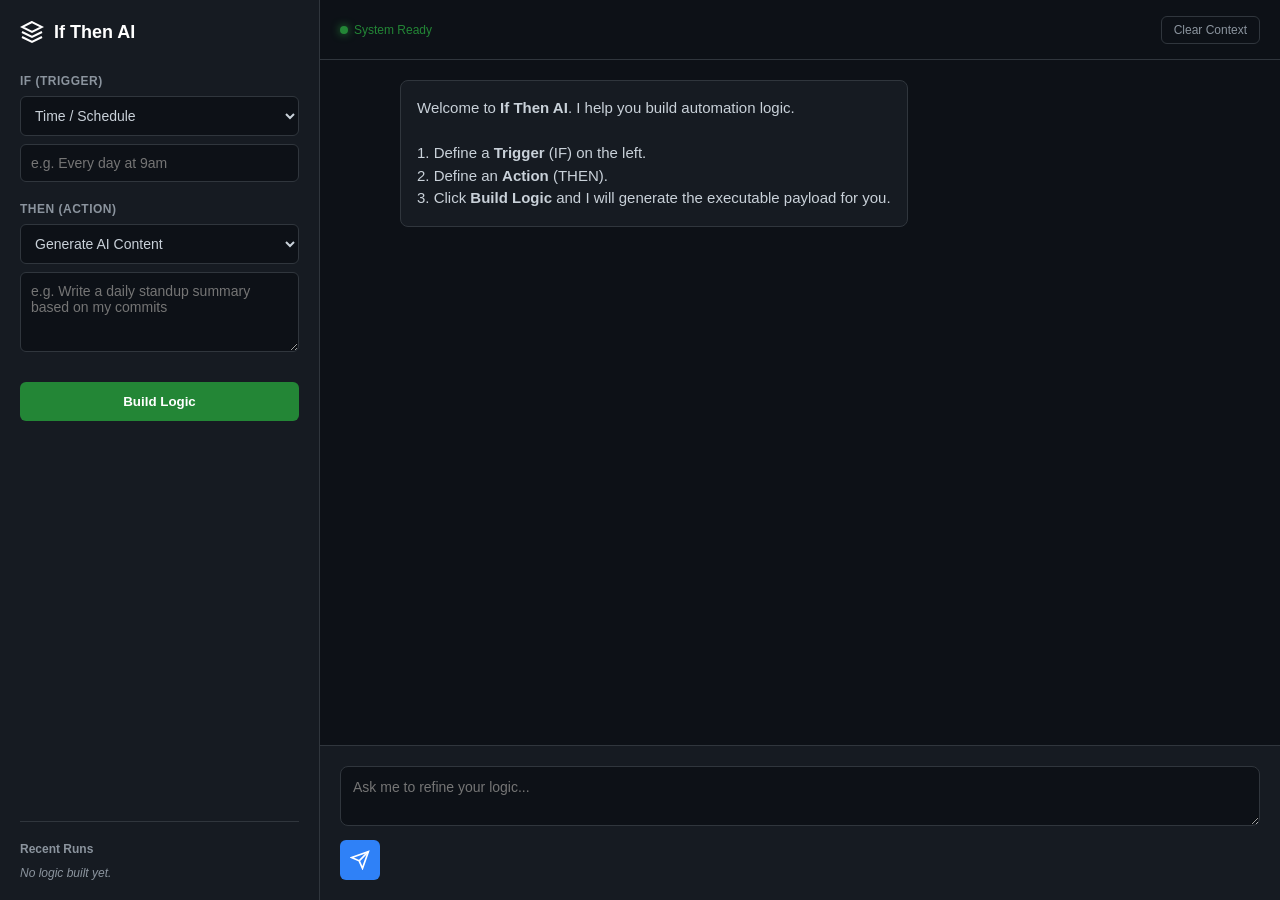
==== commit ed70d216: "feat: web push (3 ops)" ====
--- a/index.html
+++ b/index.html
@@ -3,93 +3,75 @@
 <head>
     <meta charset="UTF-8">
     <meta name="viewport" content="width=device-width, initial-scale=1.0">
-    <title>VibeBridge Studio · Khaki</title>
+    <title>If Then AI</title>
     <link rel="stylesheet" href="style.css">
 </head>
 <body>
-    <div id="vb-studio-shell">
-        <!-- LEFT: File Tree -->
-        <aside class="sk-left">
-            <div class="sk-search">Search project…</div>
-            <div class="sk-tree-toolbar">
-                <button id="btn-refresh">⟳ Refresh</button>
-                <button id="btn-push" disabled>Push staged (0)</button>
+    <div class="app-container">
+        <!-- Sidebar: Logic Builder -->
+        <aside class="sidebar">
+            <div class="brand">
+                <svg width="24" height="24" viewBox="0 0 24 24" fill="none" stroke="currentColor" stroke-width="2"><path d="M12 2L2 7l10 5 10-5-10-5zM2 17l10 5 10-5M2 12l10 5 10-5"/></svg>
+                <span>If Then AI</span>
             </div>
-            <div class="sk-tree" id="file-tree">
-                <div class="sk-tree-empty">Connect a repo to start.</div>
+            
+            <div class="logic-block">
+                <label>IF (Trigger)</label>
+                <select id="trigger-type">
+                    <option value="time">Time / Schedule</option>
+                    <option value="webhook">Webhook Received</option>
+                    <option value="input">User Input</option>
+                </select>
+                <input type="text" id="trigger-val" placeholder="e.g. Every day at 9am">
             </div>
-            <div class="sk-menu">
-                <button id="btn-options">Options</button>
-                <button id="btn-wipe" style="color:#b3402e">☢ Wipe data</button>
+
+            <div class="logic-block">
+                <label>THEN (Action)</label>
+                <select id="action-type">
+                    <option value="ai_generate">Generate AI Content</option>
+                    <option value="send_email">Send Email</option>
+                    <option value="push_github">Push to GitHub</option>
+                </select>
+                <textarea id="action-val" placeholder="e.g. Write a daily standup summary based on my commits"></textarea>
             </div>
-            <div class="sk-legal">Khaki Edition · v1.0</div>
+
+            <button id="build-btn" class="primary-btn">Build Logic</button>
+            
+            <div class="history">
+                <h4>Recent Runs</h4>
+                <div id="history-list">
+                    <div class="empty-state">No logic built yet.</div>
+                </div>
+            </div>
         </aside>
 
-        <!-- CENTER: Editor & Chat -->
-        <section class="sk-center">
-            <div class="sk-tabs">
-                <div class="sk-tab on" data-view="github">github</div>
-                <div class="sk-tab" data-view="chat">chat</div>
-            </div>
-            <div class="sk-body" id="sk-body">
-                <!-- Editor Tabs -->
-                <div class="sk-editor-tabs" id="editor-tabs" style="display:none;"></div>
-                
-                <!-- Main Content Area -->
-                <div id="main">
-                    <!-- Chat View -->
-                    <div id="chat-view">
-                        <div id="flow"></div>
-                    </div>
-                    
-                    <!-- Editor View -->
-                    <div id="editor-view" style="display:none; flex:1; position:relative;">
-                        <textarea id="code-editor" class="sk-code" spellcheck="false" placeholder="// Select a file from the left..."></textarea>
-                    </div>
+        <!-- Main: AI Chat & Output -->
+        <main class="main-panel">
+            <header class="top-bar">
+                <div class="status">System Ready</div>
+                <button id="clear-chat" class="ghost-btn">Clear Context</button>
+            </header>
 
-                    <!-- Composer -->
-                    <div id="composerwrap">
-                        <div id="composer">
-                            <textarea id="input" rows="1" placeholder="Message VibeBridge…"></textarea>
-                            <div class="crow">
-                                <button id="paste" class="pill">Paste</button>
-                                <span class="spacer"></span>
-                                <button id="send" class="sendbtn" disabled>↑</button>
-                            </div>
-                        </div>
-                        <div class="footnote">tokens stay in this tab · payloads parse locally</div>
+            <div class="chat-area" id="chat-flow">
+                <div class="msg ai">
+                    <div class="bubble">
+                        Welcome to <strong>If Then AI</strong>. I help you build automation logic.<br><br>
+                        1. Define a <strong>Trigger</strong> (IF) on the left.<br>
+                        2. Define an <strong>Action</strong> (THEN).<br>
+                        3. Click <strong>Build Logic</strong> and I will generate the executable payload for you.
                     </div>
                 </div>
             </div>
-        </section>
 
-        <!-- RIGHT: Utilities -->
-        <aside class="sk-right">
-            <div class="sk-card">
-                <h4>GitHub credentials</h4>
-                <div class="sk-row"><span>Repo</span><span class="sk-val" id="val-repo">—</span></div>
-                <div class="sk-row"><span>PAT</span><span class="sk-val" id="val-pat">—</span></div>
-                <button class="sk-btn" id="btn-copy-token">Copy token</button>
+            <div class="composer">
+                <textarea id="user-input" placeholder="Ask me to refine your logic..."></textarea>
+                <button id="send-btn" class="send-btn">
+                    <svg width="20" height="20" viewBox="0 0 24 24" fill="none" stroke="currentColor" stroke-width="2"><line x1="22" y1="2" x2="11" y2="13"></line><polygon points="22 2 15 22 11 13 2 9 22 2"></polygon></svg>
+                </button>
             </div>
-            <button class="sk-btn solid" id="btn-connect">⚡ Connect GitHub</button>
-            <div class="sk-card">
-                <h4>How to use</h4>
-                <div class="sk-steps">
-                    <b>1.</b> Connect your GitHub repo.<br>
-                    <b>2.</b> Ask your AI for a VibeBridge payload.<br>
-                    <b>3.</b> Paste it in the chat.<br>
-                    <b>4.</b> Review and push.
-                </div>
-            </div>
-        </aside>
+        </main>
     </div>
 
-    <!-- Hidden inputs for logic -->
-    <input type="hidden" id="pat">
-    <input type="hidden" id="repo">
-    <input type="hidden" id="branch" value="main">
-
-    <script src="github.js"></script>
     <script src="app.js"></script>
 </body>
 </html>
--- a/style.css
+++ b/style.css
@@ -1,168 +1,261 @@
 :root {
-    --sk-bg: #f1ead2;
-    --sk-side: #e6ddbd;
-    --sk-card: #faf6e8;
-    --sk-line: #c8bb8e;
-    --sk-ink: #33291a;
-    --sk-dim: #6d6142;
-    --sk-acc: #a8801f;
-    --sk-olive: #6f7d33;
-    --sk-red: #b3402e;
+    --bg-dark: #0d1117;
+    --bg-panel: #161b22;
+    --border: #30363d;
+    --text-main: #c9d1d9;
+    --text-muted: #8b949e;
+    --accent: #2f81f7;
+    --accent-hover: #1f6feb;
+    --success: #238636;
+    --font-mono: ui-monospace, SFMono-Regular, SF Mono, Menlo, Consolas, Liberation Mono, monospace;
+    --font-sans: -apple-system, BlinkMacSystemFont, "Segoe UI", Helvetica, Arial, sans-serif;
 }
 
 * { box-sizing: border-box; margin: 0; padding: 0; }
 
 body {
-    background: var(--sk-bg);
-    color: var(--sk-ink);
-    font-family: -apple-system, BlinkMacSystemFont, "Segoe UI", Roboto, Helvetica, Arial, sans-serif;
+    background-color: var(--bg-dark);
+    color: var(--text-main);
+    font-family: var(--font-sans);
     height: 100vh;
     overflow: hidden;
+}
+
+.app-container {
+    display: flex;
+    height: 100%;
+    width: 100%;
+}
+
+/* Sidebar */
+.sidebar {
+    width: 320px;
+    background-color: var(--bg-panel);
+    border-right: 1px solid var(--border);
+    display: flex;
+    flex-direction: column;
+    padding: 20px;
+    gap: 20px;
+    overflow-y: auto;
+}
+
+.brand {
+    display: flex;
+    align-items: center;
+    gap: 10px;
+    font-weight: 700;
+    font-size: 18px;
+    color: #fff;
+    margin-bottom: 10px;
+}
+
+.logic-block {
+    display: flex;
+    flex-direction: column;
+    gap: 8px;
+}
+
+.logic-block label {
+    font-size: 12px;
+    font-weight: 600;
+    color: var(--text-muted);
+    text-transform: uppercase;
+    letter-spacing: 0.5px;
+}
+
+select, input, textarea {
+    background-color: var(--bg-dark);
+    border: 1px solid var(--border);
+    color: var(--text-main);
+    padding: 10px;
+    border-radius: 6px;
+    font-family: var(--font-sans);
     font-size: 14px;
-}
-
-/* Layout Grid */
-#vb-studio-shell {
-    display: grid;
-    grid-template-columns: 250px minmax(0, 1fr) 320px;
-    height: 100vh;
-    width: 100vw;
-}
-
-/* Left Column */
-.sk-left {
-    background: var(--sk-side);
-    border-right: 1px solid var(--sk-line);
-    display: flex;
-    flex-direction: column;
-    padding: 14px 10px;
+    width: 100%;
+    outline: none;
+    transition: border-color 0.2s;
+}
+
+select:focus, input:focus, textarea:focus {
+    border-color: var(--accent);
+}
+
+textarea {
+    resize: vertical;
+    min-height: 80px;
+}
+
+.primary-btn {
+    background-color: var(--success);
+    color: white;
+    border: none;
+    padding: 12px;
+    border-radius: 6px;
+    font-weight: 600;
+    cursor: pointer;
+    transition: background-color 0.2s;
+    margin-top: 10px;
+}
+
+.primary-btn:hover { background-color: #2ea043; }
+
+.history {
+    margin-top: auto;
+    border-top: 1px solid var(--border);
+    padding-top: 20px;
+}
+
+.history h4 {
+    font-size: 12px;
+    color: var(--text-muted);
+    margin-bottom: 10px;
+}
+
+.empty-state {
+    font-size: 12px;
+    color: var(--text-muted);
+    font-style: italic;
+}
+
+/* Main Panel */
+.main-panel {
+    flex: 1;
+    display: flex;
+    flex-direction: column;
+    background-color: var(--bg-dark);
+    position: relative;
+}
+
+.top-bar {
+    height: 60px;
+    border-bottom: 1px solid var(--border);
+    display: flex;
+    align-items: center;
+    justify-content: space-between;
+    padding: 0 20px;
+}
+
+.status {
+    font-size: 12px;
+    color: var(--success);
+    display: flex;
+    align-items: center;
+    gap: 6px;
+}
+
+.status::before {
+    content: '';
+    width: 8px;
+    height: 8px;
+    background-color: var(--success);
+    border-radius: 50%;
+    box-shadow: 0 0 8px var(--success);
+}
+
+.ghost-btn {
+    background: transparent;
+    border: 1px solid var(--border);
+    color: var(--text-muted);
+    padding: 6px 12px;
+    border-radius: 6px;
+    font-size: 12px;
+    cursor: pointer;
+}
+
+.ghost-btn:hover {
+    color: var(--text-main);
+    border-color: var(--text-muted);
+}
+
+.chat-area {
+    flex: 1;
     overflow-y: auto;
-}
-.sk-search {
-    background: var(--sk-card);
-    border: 1px solid var(--sk-line);
+    padding: 20px;
+    display: flex;
+    flex-direction: column;
+    gap: 20px;
+}
+
+.msg {
+    max-width: 800px;
+    width: 100%;
+    margin: 0 auto;
+    display: flex;
+    gap: 12px;
+}
+
+.msg.user { flex-direction: row-reverse; }
+
+.bubble {
+    background-color: var(--bg-panel);
+    border: 1px solid var(--border);
+    padding: 16px;
     border-radius: 8px;
-    padding: 8px 12px;
-    font-size: 12px;
-    color: var(--sk-dim);
-    margin-bottom: 14px;
-}
-.sk-tree-toolbar {
-    display: flex;
-    gap: 4px;
-    margin-bottom: 8px;
-}
-.sk-tree-toolbar button {
-    flex: 1;
-    padding: 5px;
-    font-size: 11px;
-    border: 1px solid var(--sk-line);
-    border-radius: 5px;
-    background: var(--sk-card);
-    color: var(--sk-dim);
+    line-height: 1.5;
+    font-size: 15px;
+}
+
+.msg.user .bubble {
+    background-color: var(--accent);
+    border-color: var(--accent);
+    color: white;
+}
+
+.msg.ai .bubble {
+    background-color: var(--bg-panel);
+}
+
+.code-block {
+    background-color: #000;
+    padding: 12px;
+    border-radius: 6px;
+    font-family: var(--font-mono);
+    font-size: 13px;
+    margin-top: 10px;
+    overflow-x: auto;
+    border: 1px solid var(--border);
+    color: #7ee787;
+}
+
+.composer {
+    padding: 20px;
+    border-top: 1px solid var(--border);
+    background-color: var(--bg-panel);
+}
+
+.composer textarea {
+    background-color: var(--bg-dark);
+    border: 1px solid var(--border);
+    border-radius: 8px;
+    padding: 12px;
+    min-height: 60px;
+    max-height: 200px;
+    margin-bottom: 10px;
+}
+
+.composer-actions {
+    display: flex;
+    justify-content: flex-end;
+}
+
+.send-btn {
+    background-color: var(--accent);
+    color: white;
+    border: none;
+    width: 40px;
+    height: 40px;
+    border-radius: 6px;
+    display: flex;
+    align-items: center;
+    justify-content: center;
     cursor: pointer;
-    font-weight: 600;
-}
-.sk-tree-toolbar button:hover:not(:disabled) {
-    background: var(--sk-acc);
-    color: #fff;
-    border-color: var(--sk-acc);
-}
-.sk-tree-toolbar button:disabled { opacity: 0.4; cursor: default; }
-
-.sk-tree { flex: 1; overflow-y: auto; }
-.sk-tree-item {
-    display: flex;
-    gap: 6px;
-    align-items: center;
-    padding: 5px 8px;
-    border-radius: 5px;
-    font-size: 12px;
-    color: var(--sk-dim);
-    cursor: pointer;
-    user-select: none;
-}
-.sk-tree-item:hover { background: rgba(168, 128, 31, 0.12); }
-.sk-tree-item.active { background: rgba(168, 128, 31, 0.2); color: var(--sk-ink); font-weight: 600; }
-.sk-tree-item .dot { width: 8px; height: 10px; border-radius: 2px; flex: none; }
-.sk-tree-empty { padding: 20px 10px; text-align: center; color: var(--sk-dim); font-size: 11px; }
-
-.sk-menu { margin-top: auto; border-top: 1px solid var(--sk-line); padding-top: 8px; display: flex; flex-direction: column; }
-.sk-menu button { text-align: left; padding: 7px 10px; border-radius: 6px; font-size: 12.5px; font-weight: 600; color: var(--sk-ink); background: none; border: none; cursor: pointer; }
-.sk-menu button:hover { background: rgba(168, 128, 31, 0.12); }
-.sk-legal { font-size: 10px; color: var(--sk-dim); padding: 8px 10px; }
-
-/* Center Column */
-.sk-center { display: flex; flex-direction: column; min-width: 0; padding: 14px 18px 0; }
-.sk-tabs { display: flex; }
-.sk-tab {
-    padding: 8px 26px;
-    font-size: 13px;
-    font-weight: 700;
-    color: var(--sk-dim);
-    background: var(--sk-side);
-    border: 1px solid var(--sk-line);
-    border-bottom: none;
-    border-radius: 10px 10px 0 0;
-    cursor: pointer;
-}
-.sk-tab.on { background: var(--sk-card); color: var(--sk-acc); }
-
-.sk-body {
-    flex: 1;
-    min-height: 0;
-    background: var(--sk-card);
-    border: 1px solid var(--sk-line);
-    border-radius: 0 12px 12px 12px;
-    display: flex;
-    flex-direction: column;
-    overflow: hidden;
-}
-
-#main { flex: 1; display: flex; flex-direction: column; min-height: 0; position: relative; }
-
-/* Chat View */
-#chat-view { flex: 1; overflow-y: auto; padding: 18px 20px; display: flex; flex-direction: column; }
-#flow { max-width: 860px; margin: 0 auto; width: 100%; display: flex; flex-direction: column; gap: 12px; }
-.msg { padding: 10px 14px; border-radius: 8px; font-size: 13px; line-height: 1.5; white-space: pre-wrap; word-break: break-word; }
-.msg.user { background: var(--sk-acc); color: #fff; align-self: flex-end; border-bottom-right-radius: 0; }
-.msg.ai { background: #fffdf6; border: 1px solid var(--sk-line); color: var(--sk-ink); align-self: flex-start; border-bottom-left-radius: 0; }
-
-/* Editor View */
-#editor-view { display: none; flex-direction: column; }
-.sk-editor-tabs { display: flex; background: var(--sk-side); border-bottom: 1px solid var(--sk-line); overflow-x: auto; min-height: 36px; }
-.sk-editor-tab { padding: 8px 14px; font-size: 12px; color: var(--sk-dim); border-right: 1px solid var(--sk-line); cursor: pointer; display: flex; gap: 8px; align-items: center; white-space: nowrap; }
-.sk-editor-tab:hover { background: var(--sk-card); }
-.sk-editor-tab.active { background: var(--sk-card); color: var(--sk-acc); font-weight: 600; }
-.sk-code { width: 100%; height: 100%; background: var(--sk-card); color: var(--sk-ink); border: none; padding: 16px; font: 13px/1.6 ui-monospace, Menlo, Consolas, monospace; resize: none; outline: none; }
-
-/* Composer */
-#composerwrap { padding: 10px 20px 14px; background: transparent; }
-#composer { max-width: 860px; margin: 0 auto; background: #fffdf6; border: 1px solid var(--sk-line); border-radius: 14px; box-shadow: 0 6px 18px rgba(51, 41, 26, 0.08); padding: 12px 16px 8px; }
-#composer textarea { width: 100%; background: none; border: none; resize: none; max-height: 160px; padding: 2px 0; font-size: 14px; color: var(--sk-ink); outline: none; font-family: inherit; }
-.crow { display: flex; align-items: center; gap: 6px; margin-top: 8px; }
-.pill { border: 1px solid var(--sk-line); border-radius: 6px; padding: 4px 12px; font-size: 12px; font-weight: 500; color: var(--sk-ink); background: #fffdf6; cursor: pointer; }
-.pill:hover { background: var(--sk-side); }
-.spacer { flex: 1; }
-.sendbtn { width: 30px; height: 30px; border-radius: 6px; background: var(--sk-acc); border: 1px solid var(--sk-acc); color: #fff; font-size: 15px; font-weight: 700; cursor: pointer; }
-.sendbtn:hover { filter: brightness(1.1); }
-.sendbtn:disabled { opacity: 0.4; cursor: default; }
-.footnote { max-width: 860px; margin: 8px auto 0; font-size: 11px; color: var(--sk-dim); text-align: center; }
-
-/* Right Column */
-.sk-right { background: var(--sk-bg); border-left: 1px solid var(--sk-line); padding: 16px 14px; overflow-y: auto; display: flex; flex-direction: column; gap: 14px; }
-.sk-card { background: var(--sk-card); border: 1px solid var(--sk-line); border-radius: 12px; padding: 14px; }
-.sk-card h4 { font-size: 11px; font-weight: 800; letter-spacing: 0.08em; text-transform: uppercase; color: var(--sk-dim); margin-bottom: 10px; }
-.sk-row { display: flex; justify-content: space-between; gap: 8px; align-items: center; font-size: 12px; color: var(--sk-ink); margin: 4px 0; }
-.sk-val { font: 11px ui-monospace, Menlo, Consolas, monospace; color: var(--sk-dim); background: var(--sk-side); border-radius: 5px; padding: 3px 7px; max-width: 170px; overflow: hidden; text-overflow: ellipsis; white-space: nowrap; }
-.sk-btn { width: 100%; margin-top: 10px; padding: 9px; border-radius: 9px; border: 1px solid var(--sk-line); background: #fffdf6; color: var(--sk-ink); font-size: 12.5px; font-weight: 700; cursor: pointer; }
-.sk-btn:hover { border-color: var(--sk-acc); }
-.sk-btn.solid { background: var(--sk-acc); border-color: var(--sk-acc); color: #fff; }
-.sk-steps { font-size: 12px; line-height: 1.7; color: var(--sk-dim); }
-.sk-steps b { color: var(--sk-ink); }
+    transition: background-color 0.2s;
+}
+
+.send-btn:hover { background-color: var(--accent-hover); }
 
 /* Scrollbar */
-::-webkit-scrollbar { width: 8px; height: 8px; }
+::-webkit-scrollbar { width: 8px; }
 ::-webkit-scrollbar-track { background: transparent; }
-::-webkit-scrollbar-thumb { background: rgba(139, 148, 158, 0.4); border-radius: 8px; }
-::-webkit-scrollbar-thumb:hover { background: rgba(139, 148, 158, 0.6); }
+::-webkit-scrollbar-thumb { background: #30363d; border-radius: 4px; }
+::-webkit-scrollbar-thumb:hover { background: #484f58; }
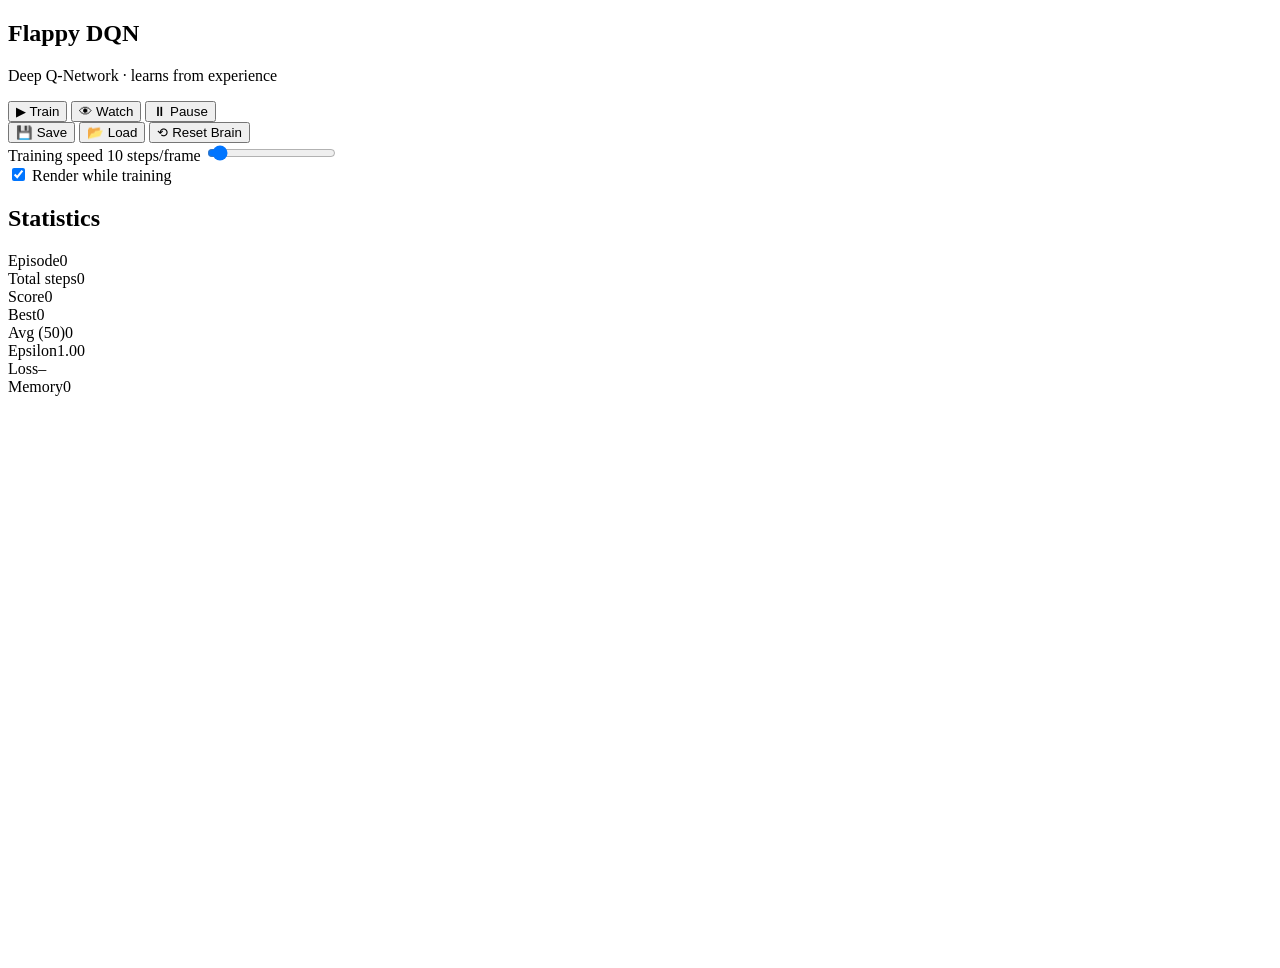
==== commit 51f4e283: "VibeBridge: update index.html" ====
--- a/index.html
+++ b/index.html
@@ -1,77 +1,65 @@
 <!DOCTYPE html>
 <html lang="en">
 <head>
-    <meta charset="UTF-8">
-    <meta name="viewport" content="width=device-width, initial-scale=1.0">
-    <title>If Then AI</title>
-    <link rel="stylesheet" href="style.css">
+<meta charset="UTF-8" />
+<meta name="viewport" content="width=device-width, initial-scale=1.0" />
+<title>Flappy Bird — DQN Reinforcement Learning</title>
+<link rel="stylesheet" href="css/styles.css" />
 </head>
 <body>
-    <div class="app-container">
-        <!-- Sidebar: Logic Builder -->
-        <aside class="sidebar">
-            <div class="brand">
-                <svg width="24" height="24" viewBox="0 0 24 24" fill="none" stroke="currentColor" stroke-width="2"><path d="M12 2L2 7l10 5 10-5-10-5zM2 17l10 5 10-5M2 12l10 5 10-5"/></svg>
-                <span>If Then AI</span>
-            </div>
-            
-            <div class="logic-block">
-                <label>IF (Trigger)</label>
-                <select id="trigger-type">
-                    <option value="time">Time / Schedule</option>
-                    <option value="webhook">Webhook Received</option>
-                    <option value="input">User Input</option>
-                </select>
-                <input type="text" id="trigger-val" placeholder="e.g. Every day at 9am">
-            </div>
+  <div class="app">
+    <aside class="panel">
+      <h1>Flappy DQN</h1>
+      <p class="sub">Deep Q-Network · learns from experience</p>
 
-            <div class="logic-block">
-                <label>THEN (Action)</label>
-                <select id="action-type">
-                    <option value="ai_generate">Generate AI Content</option>
-                    <option value="send_email">Send Email</option>
-                    <option value="push_github">Push to GitHub</option>
-                </select>
-                <textarea id="action-val" placeholder="e.g. Write a daily standup summary based on my commits"></textarea>
-            </div>
+      <div class="controls">
+        <button id="btnTrain" class="btn primary">▶ Train</button>
+        <button id="btnWatch" class="btn">👁 Watch</button>
+        <button id="btnPause" class="btn">⏸ Pause</button>
+      </div>
 
-            <button id="build-btn" class="primary-btn">Build Logic</button>
-            
-            <div class="history">
-                <h4>Recent Runs</h4>
-                <div id="history-list">
-                    <div class="empty-state">No logic built yet.</div>
-                </div>
-            </div>
-        </aside>
+      <div class="controls">
+        <button id="btnSave" class="btn small">💾 Save</button>
+        <button id="btnLoad" class="btn small">📂 Load</button>
+        <button id="btnReset" class="btn small danger">⟲ Reset Brain</button>
+      </div>
 
-        <!-- Main: AI Chat & Output -->
-        <main class="main-panel">
-            <header class="top-bar">
-                <div class="status">System Ready</div>
-                <button id="clear-chat" class="ghost-btn">Clear Context</button>
-            </header>
+      <div class="field">
+        <label>Training speed <span id="speedVal">10</span> steps/frame</label>
+        <input type="range" id="speed" min="1" max="200" value="10" />
+      </div>
 
-            <div class="chat-area" id="chat-flow">
-                <div class="msg ai">
-                    <div class="bubble">
-                        Welcome to <strong>If Then AI</strong>. I help you build automation logic.<br><br>
-                        1. Define a <strong>Trigger</strong> (IF) on the left.<br>
-                        2. Define an <strong>Action</strong> (THEN).<br>
-                        3. Click <strong>Build Logic</strong> and I will generate the executable payload for you.
-                    </div>
-                </div>
-            </div>
+      <div class="field">
+        <label class="check">
+          <input type="checkbox" id="render" checked /> Render while training
+        </label>
+      </div>
 
-            <div class="composer">
-                <textarea id="user-input" placeholder="Ask me to refine your logic..."></textarea>
-                <button id="send-btn" class="send-btn">
-                    <svg width="20" height="20" viewBox="0 0 24 24" fill="none" stroke="currentColor" stroke-width="2"><line x1="22" y1="2" x2="11" y2="13"></line><polygon points="22 2 15 22 11 13 2 9 22 2"></polygon></svg>
-                </button>
-            </div>
-        </main>
-    </div>
+      <h2>Statistics</h2>
+      <div class="stats">
+        <div class="stat"><span class="k">Episode</span><span class="v" id="statEp">0</span></div>
+        <div class="stat"><span class="k">Total steps</span><span class="v" id="statSteps">0</span></div>
+        <div class="stat"><span class="k">Score</span><span class="v" id="statScore">0</span></div>
+        <div class="stat"><span class="k">Best</span><span class="v" id="statBest">0</span></div>
+        <div class="stat"><span class="k">Avg (50)</span><span class="v" id="statAvg">0</span></div>
+        <div class="stat"><span class="k">Epsilon</span><span class="v" id="statEps">1.00</span></div>
+        <div class="stat"><span class="k">Loss</span><span class="v" id="statLoss">–</span></div>
+        <div class="stat"><span class="k">Memory</span><span class="v" id="statMem">0</span></div>
+      </div>
 
-    <script src="app.js"></script>
+      <div id="toast" class="toast"></div>
+    </aside>
+
+    <main class="stage">
+      <canvas id="game" width="360" height="560"></canvas>
+    </main>
+  </div>
+
+  <script src="js/nn.js"></script>
+  <script src="js/replay.js"></script>
+  <script src="js/agent.js"></script>
+  <script src="js/game.js"></script>
+  <script src="js/env.js"></script>
+  <script src="js/app.js"></script>
 </body>
 </html>
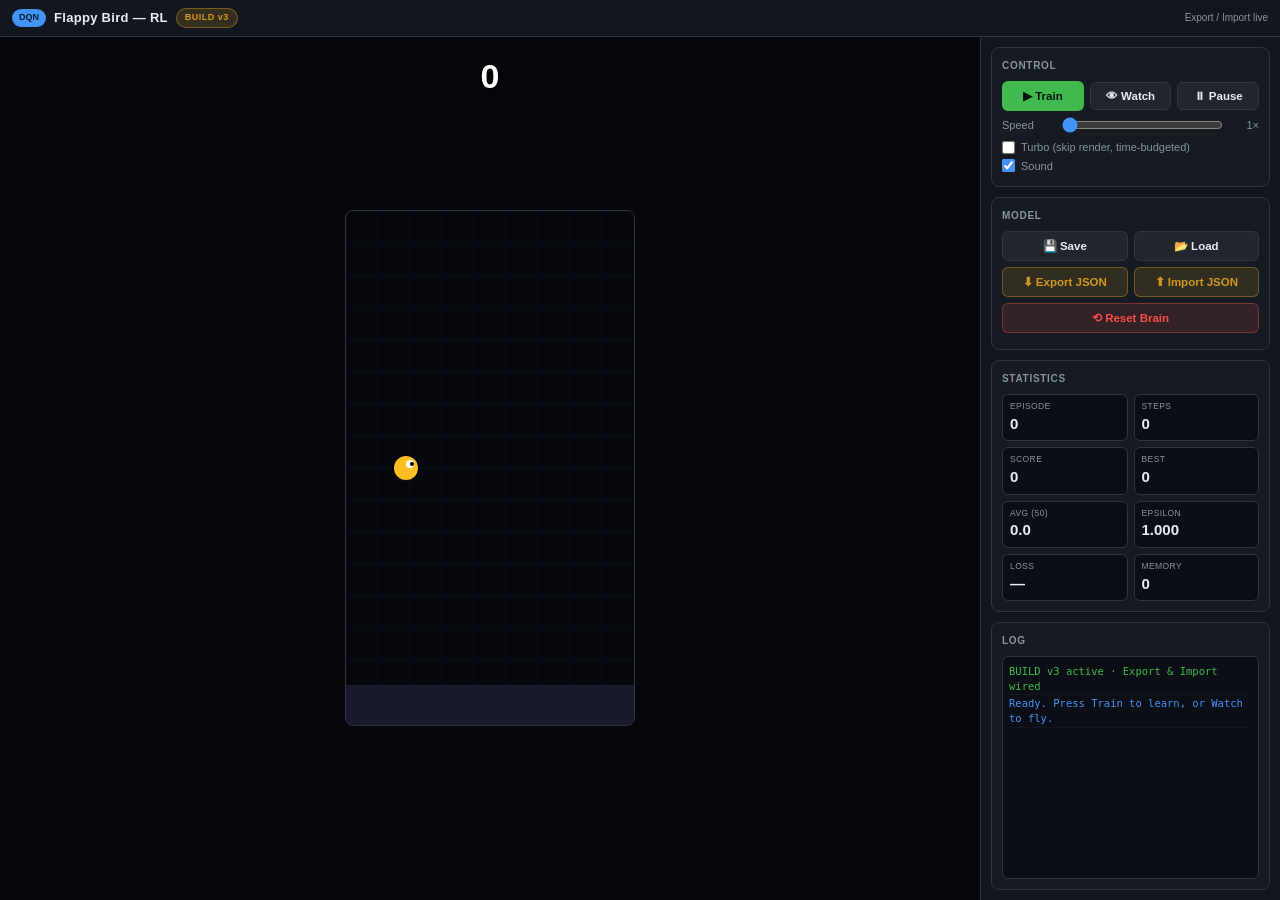
==== commit 1226d001: "feat: vibebridge chat push (1 ops)" ====
--- a/index.html
+++ b/index.html
@@ -1,65 +1,324 @@
-<!DOCTYPE html>
+<!doctype html>
 <html lang="en">
 <head>
-<meta charset="UTF-8" />
-<meta name="viewport" content="width=device-width, initial-scale=1.0" />
-<title>Flappy Bird — DQN Reinforcement Learning</title>
-<link rel="stylesheet" href="css/styles.css" />
+<meta charset="utf-8">
+<meta name="viewport" content="width=device-width, initial-scale=1, viewport-fit=cover">
+<meta http-equiv="Cache-Control" content="no-cache, no-store, must-revalidate">
+<meta http-equiv="Pragma" content="no-cache">
+<meta http-equiv="Expires" content="0">
+<title>Flappy Bird — DQN RL · BUILD v3</title>
+<style>
+:root{--bg:#0b0e14;--panel:#12161f;--card:#161b22;--line:#30363d;--text:#e6edf3;--dim:#8b949e;--accent:#4493f8;--green:#3fb950;--red:#f85149;--amber:#d29922}
+*{box-sizing:border-box;margin:0;padding:0}
+html,body{height:100%}
+body{background:var(--bg);color:var(--text);font:13px/1.5 -apple-system,BlinkMacSystemFont,"Segoe UI",Roboto,sans-serif;display:flex;flex-direction:column;overflow:hidden}
+header{padding:8px 12px;border-bottom:1px solid var(--line);background:var(--panel);display:flex;align-items:center;gap:8px;flex:none;flex-wrap:wrap}
+header h1{font-size:13px;font-weight:700;letter-spacing:.3px}
+header .tag{font-size:9px;font-weight:700;background:var(--accent);color:#04222b;padding:2px 7px;border-radius:999px}
+header .ver{font-size:9px;font-weight:800;letter-spacing:.5px;background:rgba(210,153,34,.18);color:var(--amber);border:1px solid rgba(210,153,34,.45);padding:2px 8px;border-radius:999px}
+header .sub{font-size:10px;color:var(--dim);margin-left:auto}
+.wrap{flex:1;min-height:0;display:flex;gap:0}
+.stage{flex:1;min-width:0;display:flex;align-items:center;justify-content:center;padding:8px;position:relative;background:#05070c}
+canvas{background:#05070c;border:1px solid var(--line);border-radius:8px;width:auto;height:auto;max-width:100%;max-height:100%;aspect-ratio:288/512;display:block}
+.hud{position:absolute;top:14px;left:0;right:0;text-align:center;font-size:34px;font-weight:800;color:#fff;text-shadow:0 2px 6px rgba(0,0,0,.7);pointer-events:none}
+.side{width:300px;flex:none;border-left:1px solid var(--line);background:var(--panel);overflow-y:auto;padding:10px;display:flex;flex-direction:column;gap:10px}
+.card{background:var(--card);border:1px solid var(--line);border-radius:8px;padding:10px}
+.card h2{font-size:10px;text-transform:uppercase;letter-spacing:.7px;color:var(--dim);margin-bottom:8px}
+.row{display:flex;gap:6px;align-items:center;flex-wrap:wrap;margin-bottom:6px}
+.row:last-child{margin-bottom:0}
+.row label{font-size:11px;color:var(--dim);min-width:54px}
+.row input[type=range]{flex:1;accent-color:var(--accent)}
+.row .val{font-size:11px;color:var(--dim);min-width:30px;text-align:right}
+button{flex:1;min-width:0;background:#21262d;border:1px solid var(--line);border-radius:6px;padding:7px 6px;color:var(--text);font-size:11.5px;font-weight:600;cursor:pointer;white-space:nowrap}
+button:hover{border-color:var(--accent)}
+button.primary{background:var(--green);border-color:transparent;color:#04140b}
+button.warn{background:rgba(210,153,34,.15);border-color:rgba(210,153,34,.4);color:var(--amber)}
+button.danger{background:rgba(248,81,73,.12);border-color:rgba(248,81,73,.35);color:var(--red)}
+.chk{display:flex;gap:6px;align-items:center;font-size:11px;color:var(--dim);cursor:pointer;margin:2px 0}
+.chk input{accent-color:var(--accent);width:auto;margin:0}
+.grid{display:grid;grid-template-columns:1fr 1fr;gap:6px}
+.stat{background:var(--bg);border:1px solid var(--line);border-radius:6px;padding:5px 7px}
+.stat .k{font-size:8.5px;text-transform:uppercase;letter-spacing:.4px;color:var(--dim)}
+.stat .v{font-size:15px;font-weight:700;font-variant-numeric:tabular-nums}
+.log{height:120px;overflow-y:auto;background:var(--bg);border:1px solid var(--line);border-radius:6px;padding:6px;font:10.5px/1.4 ui-monospace,Menlo,Consolas,monospace;color:var(--dim)}
+.log div{padding:1px 0;border-bottom:1px solid rgba(48,54,61,.25);word-break:break-word}
+.log .good{color:var(--green)}.log .bad{color:var(--red)}.log .info{color:var(--accent)}
+input[type=file]{display:none}
+@media(max-width:760px){
+  .wrap{flex-direction:column}
+  .stage{flex:none;height:46vh;padding:6px}
+  canvas{max-height:100%}
+  .side{width:100%;flex:1;border-left:none;border-top:1px solid var(--line)}
+  .hud{font-size:26px;top:8px}
+}
+</style>
 </head>
 <body>
-  <div class="app">
-    <aside class="panel">
-      <h1>Flappy DQN</h1>
-      <p class="sub">Deep Q-Network · learns from experience</p>
-
-      <div class="controls">
-        <button id="btnTrain" class="btn primary">▶ Train</button>
-        <button id="btnWatch" class="btn">👁 Watch</button>
-        <button id="btnPause" class="btn">⏸ Pause</button>
-      </div>
-
-      <div class="controls">
-        <button id="btnSave" class="btn small">💾 Save</button>
-        <button id="btnLoad" class="btn small">📂 Load</button>
-        <button id="btnReset" class="btn small danger">⟲ Reset Brain</button>
-      </div>
-
-      <div class="field">
-        <label>Training speed <span id="speedVal">10</span> steps/frame</label>
-        <input type="range" id="speed" min="1" max="200" value="10" />
-      </div>
-
-      <div class="field">
-        <label class="check">
-          <input type="checkbox" id="render" checked /> Render while training
-        </label>
-      </div>
-
+<header>
+  <span class="tag">DQN</span>
+  <h1>Flappy Bird — RL</h1>
+  <span class="ver" id="buildVer">BUILD v3</span>
+  <span class="sub">Export / Import live</span>
+</header>
+<div class="wrap">
+  <div class="stage">
+    <canvas id="game" width="288" height="512"></canvas>
+    <div class="hud" id="liveScore">0</div>
+  </div>
+  <div class="side">
+    <div class="card">
+      <h2>Control</h2>
+      <div class="row">
+        <button id="btnTrain" class="primary">▶ Train</button>
+        <button id="btnWatch">👁 Watch</button>
+        <button id="btnPause">⏸ Pause</button>
+      </div>
+      <div class="row">
+        <label>Speed</label>
+        <input type="range" id="speed" min="1" max="30" value="1">
+        <span class="val" id="speedVal">1×</span>
+      </div>
+      <div class="chk"><input type="checkbox" id="turbo"><span>Turbo (skip render, time‑budgeted)</span></div>
+      <div class="chk"><input type="checkbox" id="sound" checked><span>Sound</span></div>
+    </div>
+    <div class="card">
+      <h2>Model</h2>
+      <div class="row">
+        <button id="btnSave">💾 Save</button>
+        <button id="btnLoad">📂 Load</button>
+      </div>
+      <div class="row">
+        <button id="btnExport" class="warn">⬇ Export JSON</button>
+        <button id="btnImport" class="warn">⬆ Import JSON</button>
+      </div>
+      <div class="row">
+        <button id="btnReset" class="danger">⟲ Reset Brain</button>
+      </div>
+      <input type="file" id="fileImport" accept=".json,application/json">
+    </div>
+    <div class="card">
       <h2>Statistics</h2>
-      <div class="stats">
-        <div class="stat"><span class="k">Episode</span><span class="v" id="statEp">0</span></div>
-        <div class="stat"><span class="k">Total steps</span><span class="v" id="statSteps">0</span></div>
-        <div class="stat"><span class="k">Score</span><span class="v" id="statScore">0</span></div>
-        <div class="stat"><span class="k">Best</span><span class="v" id="statBest">0</span></div>
-        <div class="stat"><span class="k">Avg (50)</span><span class="v" id="statAvg">0</span></div>
-        <div class="stat"><span class="k">Epsilon</span><span class="v" id="statEps">1.00</span></div>
-        <div class="stat"><span class="k">Loss</span><span class="v" id="statLoss">–</span></div>
-        <div class="stat"><span class="k">Memory</span><span class="v" id="statMem">0</span></div>
-      </div>
-
-      <div id="toast" class="toast"></div>
-    </aside>
-
-    <main class="stage">
-      <canvas id="game" width="360" height="560"></canvas>
-    </main>
+      <div class="grid">
+        <div class="stat"><div class="k">Episode</div><div class="v" id="stEp">0</div></div>
+        <div class="stat"><div class="k">Steps</div><div class="v" id="stSteps">0</div></div>
+        <div class="stat"><div class="k">Score</div><div class="v" id="stScore">0</div></div>
+        <div class="stat"><div class="k">Best</div><div class="v" id="stBest">0</div></div>
+        <div class="stat"><div class="k">Avg (50)</div><div class="v" id="stAvg">0.0</div></div>
+        <div class="stat"><div class="k">Epsilon</div><div class="v" id="stEps">1.000</div></div>
+        <div class="stat"><div class="k">Loss</div><div class="v" id="stLoss">—</div></div>
+        <div class="stat"><div class="k">Memory</div><div class="v" id="stMem">0</div></div>
+      </div>
+    </div>
+    <div class="card" style="flex:1;display:flex;flex-direction:column;min-height:0">
+      <h2>Log</h2>
+      <div class="log" id="logBox" style="flex:1;height:auto"></div>
+    </div>
   </div>
-
-  <script src="js/nn.js"></script>
-  <script src="js/replay.js"></script>
-  <script src="js/agent.js"></script>
-  <script src="js/game.js"></script>
-  <script src="js/env.js"></script>
-  <script src="js/app.js"></script>
+</div>
+
+<script>
+console.log('FLAPPY DQN BUILD v3 loaded');
+/* ---------- Neural net: 4 -> 32 -> 32 -> 2, ReLU hidden, linear out, Adam ---------- */
+function randn(){var u=0,v=0;while(u===0)u=Math.random();while(v===0)v=Math.random();return Math.sqrt(-2*Math.log(u))*Math.cos(2*Math.PI*v);}
+function DenseNet(sizes){
+  this.sizes=sizes.slice();this.L=sizes.length-1;this.W=[];this.b=[];
+  for(var l=0;l<this.L;l++){var nin=sizes[l],nout=sizes[l+1],sc=Math.sqrt(2/nin),Wl=[];
+    for(var i=0;i<nout;i++){var row=new Float64Array(nin);for(var j=0;j<nin;j++)row[j]=randn()*sc;Wl.push(row);}
+    this.W.push(Wl);this.b.push(new Float64Array(nout));}
+  this.adamInit();
+}
+DenseNet.prototype.adamInit=function(){
+  this.t=0;this.b1=0.9;this.b2=0.999;this.e=1e-8;this.mW=[];this.vW=[];this.mb=[];this.vb=[];
+  for(var l=0;l<this.L;l++){var no=this.sizes[l+1],ni=this.sizes[l],mW=[],vW=[];
+    for(var i=0;i<no;i++){mW.push(new Float64Array(ni));vW.push(new Float64Array(ni));}
+    this.mW.push(mW);this.vW.push(vW);this.mb.push(new Float64Array(no));this.vb.push(new Float64Array(no));}
+};
+DenseNet.prototype.forward=function(x){
+  var acts=[x instanceof Float64Array?x:Float64Array.from(x)],zs=[],a=acts[0];
+  for(var l=0;l<this.L;l++){var Wl=this.W[l],bl=this.b[l],no=Wl.length,ni=Wl[0].length,z=new Float64Array(no);
+    for(var i=0;i<no;i++){var s=bl[i],r=Wl[i];for(var j=0;j<ni;j++)s+=r[j]*a[j];z[i]=s;}
+    zs.push(z);var out=new Float64Array(no),last=(l===this.L-1);
+    for(var k=0;k<no;k++)out[k]=last?z[k]:Math.max(0,z[k]);
+    acts.push(out);a=out;}
+  this._c={acts:acts,zs:zs};return a;
+};
+DenseNet.prototype.predict=function(x){return this.forward(x);};
+DenseNet.prototype.train=function(x,target,lr){
+  var out=this.forward(x),c=this._c,n=out.length,delta=new Float64Array(n),loss=0,i,j;
+  for(i=0;i<n;i++){var d=out[i]-target[i];loss+=d*d;delta[i]=2*d/n;}loss/=n;
+  var gW=[],gB=[];
+  for(var l=0;l<this.L;l++){var no=this.sizes[l+1],ni=this.sizes[l],gw=[];for(i=0;i<no;i++)gw.push(new Float64Array(ni));gW.push(gw);gB.push(new Float64Array(no));}
+  for(var l2=this.L-1;l2>=0;l2--){
+    var ap=c.acts[l2],dz;
+    if(l2===this.L-1){dz=delta;}else{var z=c.zs[l2];dz=new Float64Array(delta.length);for(i=0;i<delta.length;i++)dz[i]=z[i]>0?delta[i]:0;}
+    for(i=0;i<dz.length;i++){gB[l2][i]=dz[i];var gr=gW[l2][i];for(j=0;j<ap.length;j++)gr[j]+=dz[i]*ap[j];}
+    if(l2>0){var W=this.W[l2],prev=new Float64Array(ap.length);for(i=0;i<dz.length;i++){var dv=dz[i],pr=W[i];for(j=0;j<pr.length;j++)prev[j]+=dv*pr[j];}delta=prev;}
+  }
+  this.t++;var c1=1-Math.pow(this.b1,this.t),c2=1-Math.pow(this.b2,this.t);
+  for(var l3=0;l3<this.L;l3++){var no3=this.sizes[l3+1];
+    for(i=0;i<no3;i++){var ni3=this.W[l3][i].length;
+      for(j=0;j<ni3;j++){var g=gW[l3][i][j];this.mW[l3][i][j]=this.b1*this.mW[l3][i][j]+(1-this.b1)*g;this.vW[l3][i][j]=this.b2*this.vW[l3][i][j]+(1-this.b2)*g*g;this.W[l3][i][j]-=lr*(this.mW[l3][i][j]/c1)/(Math.sqrt(this.vW[l3][i][j]/c2)+this.e);}
+      var gb=gB[l3][i];this.mb[l3][i]=this.b1*this.mb[l3][i]+(1-this.b1)*gb;this.vb[l3][i]=this.b2*this.vb[l3][i]+(1-this.b2)*gb*gb;this.b[l3][i]-=lr*(this.mb[l3][i]/c1)/(Math.sqrt(this.vb[l3][i]/c2)+this.e);}
+  }
+  return loss;
+};
+DenseNet.prototype.copyFrom=function(o){for(var l=0;l<this.L;l++){for(var i=0;i<this.W[l].length;i++){this.b[l][i]=o.b[l][i];var a=this.W[l][i],b=o.W[l][i];for(var j=0;j<a.length;j++)a[j]=b[j];}}};
+DenseNet.prototype.serialize=function(){var W=[],b=[];for(var l=0;l<this.L;l++){var wl=[];for(var i=0;i<this.W[l].length;i++)wl.push(Array.from(this.W[l][i]));W.push(wl);b.push(Array.from(this.b[l]));}return{sizes:this.sizes,W:W,b:b};};
+DenseNet.deserialize=function(d){var net=new DenseNet(d.sizes);for(var l=0;l<net.L;l++){for(var i=0;i<d.W[l].length;i++){net.b[l][i]=d.b[l][i];var a=net.W[l][i],b=d.W[l][i];for(var j=0;j<a.length;j++)a[j]=b[j];}}net.adamInit();return net;};
+
+/* ---------- Environment ---------- */
+var G=0.42,JF=-7.2,TV=14,PS=3,GAP=130,PW=52,PSP=200,BR=12,CW=288,CH=512,GY=CH-40,BX=60;
+function FlappyEnv(cv){this.cv=cv;this.cx=cv?cv.getContext('2d'):null;this.reset();}
+FlappyEnv.prototype.reset=function(){
+  this.y=CH/2;this.vy=0;this.pipes=[];this.score=0;this.steps=0;this.done=false;
+  this.spawn(CW+60);this.spawn(CW+60+PSP);this.state=this.getState();return this.state;
+};
+FlappyEnv.prototype.spawn=function(x){var mn=60,mx=GY-GAP-60,t=mn+Math.random()*(mx-mn);this.pipes.push({x:x,top:t,bot:t+GAP,passed:false});};
+FlappyEnv.prototype.nextPipe=function(){for(var i=0;i<this.pipes.length;i++)if(this.pipes[i].x+PW>BX-BR)return this.pipes[i];return null;};
+FlappyEnv.prototype.getState=function(){
+  var p=this.nextPipe(),ny=this.y/CH,nv=this.vy/TV,nd=1,ng=0;
+  if(p){nd=Math.max(0,p.x-BX)/CW;ng=((p.top+p.bot)/2-this.y)/CH;}
+  return new Float64Array([ny,nv,nd,ng]);
+};
+FlappyEnv.prototype.step=function(action){
+  if(this.done)return{state:this.state,reward:0,done:true,score:this.score};
+  if(action===1)this.vy=JF;
+  this.vy+=G;if(this.vy>TV)this.vy=TV;this.y+=this.vy;this.steps++;
+  var reward=0.01,i;
+  for(i=this.pipes.length-1;i>=0;i--){var pp=this.pipes[i];pp.x-=PS;
+    if(!pp.passed&&pp.x+PW<BX-BR){pp.passed=true;this.score++;reward+=1;}
+    if(pp.x+PW<-PW)this.pipes.splice(i,1);}
+  var right=this.pipes.length?this.pipes[this.pipes.length-1].x:BX;
+  if(right<CW+50)this.spawn(right+PSP);
+  if(this.y+BR>=GY||this.y-BR<=0){this.done=true;reward=-10;}
+  for(i=0;i<this.pipes.length;i++){var q=this.pipes[i];
+    if(BX+BR>q.x&&BX-BR<q.x+PW&&(this.y-BR<q.top||this.y+BR>q.bot)){this.done=true;reward=-10;}}
+  this.state=this.getState();return{state:this.state,reward:reward,done:this.done,score:this.score};
+};
+FlappyEnv.prototype.render=function(){
+  var c=this.cx;if(!c)return;
+  c.fillStyle='#05070c';c.fillRect(0,0,CW,CH);
+  c.strokeStyle='rgba(68,147,248,.06)';c.lineWidth=1;
+  for(var x=0;x<CW;x+=32){c.beginPath();c.moveTo(x,0);c.lineTo(x,CH);c.stroke();}
+  for(var y=0;y<CH;y+=32){c.beginPath();c.moveTo(0,y);c.lineTo(CW,y);c.stroke();}
+  c.fillStyle='#1a1a2e';c.fillRect(0,GY,CW,CH-GY);
+  for(var i=0;i<this.pipes.length;i++){var p=this.pipes[i];
+    c.fillStyle='#3fb950';c.fillRect(p.x,0,PW,p.top);c.fillRect(p.x,p.bot,PW,GY-p.bot);
+    c.fillStyle='#2ea043';c.fillRect(p.x-2,p.top-14,PW+4,14);c.fillRect(p.x-2,p.bot,PW+4,14);}
+  c.save();c.translate(BX,this.y);
+  c.rotate(Math.min(Math.PI/4,Math.max(-Math.PI/4,this.vy*0.08)));
+  c.fillStyle='#fbbf24';c.beginPath();c.arc(0,0,BR,0,Math.PI*2);c.fill();
+  c.fillStyle='#fff';c.beginPath();c.arc(4,-4,4,0,Math.PI*2);c.fill();
+  c.fillStyle='#000';c.beginPath();c.arc(6,-4,2,0,Math.PI*2);c.fill();
+  c.restore();
+};
+
+/* ---------- DQN agent ---------- */
+function ReplayBuffer(cap){this.cap=cap;this.data=[];this.pos=0;}
+ReplayBuffer.prototype.push=function(it){if(this.data.length<this.cap)this.data.push(it);else this.data[this.pos]=it;this.pos=(this.pos+1)%this.cap;};
+ReplayBuffer.prototype.sample=function(n){var o=new Array(n);for(var i=0;i<n;i++)o[i]=this.data[(Math.random()*this.data.length)|0];return o;};
+Object.defineProperty(ReplayBuffer.prototype,'size',{get:function(){return this.data.length;}});
+ReplayBuffer.prototype.clear=function(){this.data=[];this.pos=0;};
+
+var CAP=20000,BATCH=64,GAMMA=0.99,LR=0.001,SYNC=1000,WARM=500,E0=1.0,E1=0.02,ED=0.995,CLIP=1.0;
+function DQNAgent(){
+  this.policy=new DenseNet([4,32,32,2]);this.target=new DenseNet([4,32,32,2]);this.target.copyFrom(this.policy);
+  this.mem=new ReplayBuffer(CAP);this.eps=E0;this.steps=0;this.loss=null;
+}
+DQNAgent.prototype.act=function(s,greedy){
+  if(!greedy&&Math.random()<this.eps)return Math.random()<0.5?0:1;
+  var q=this.policy.predict(s);return q[0]>=q[1]?0:1;
+};
+DQNAgent.prototype.remember=function(s,a,r,s2,d){this.mem.push({s:s,a:a,r:r,s2:s2,d:d});};
+DQNAgent.prototype.learn=function(){
+  this.steps++;if(this.mem.size<Math.max(BATCH,WARM))return null;
+  var b=this.mem.sample(BATCH),sum=0;
+  for(var i=0;i<b.length;i++){var t=b[i],qn=this.target.predict(t.s2),mx=Math.max(qn[0],qn[1]);
+    var y=t.d?t.r:t.r+GAMMA*mx,qc=this.policy.predict(t.s),td=y-qc[t.a];
+    td=Math.max(-CLIP,Math.min(CLIP,td));var tv=new Float64Array([qc[0],qc[1]]);tv[t.a]=qc[t.a]+td;
+    sum+=this.policy.train(t.s,tv,LR);}
+  if(this.steps%SYNC===0)this.target.copyFrom(this.policy);
+  this.loss=sum/BATCH;return this.loss;
+};
+DQNAgent.prototype.endEpisode=function(){this.eps=Math.max(E1,this.eps*ED);};
+DQNAgent.prototype.resetBrain=function(){this.policy=new DenseNet([4,32,32,2]);this.target=new DenseNet([4,32,32,2]);this.target.copyFrom(this.policy);this.mem.clear();this.eps=E0;this.steps=0;this.loss=null;};
+DQNAgent.prototype.serialize=function(){return{policy:this.policy.serialize(),eps:this.eps,steps:this.steps};};
+DQNAgent.prototype.load=function(d){this.policy=DenseNet.deserialize(d.policy);this.target=new DenseNet([4,32,32,2]);this.target.copyFrom(this.policy);this.eps=d.eps!=null?d.eps:E1;this.steps=d.steps||0;this.mem.clear();this.loss=null;};
+
+/* ---------- App ---------- */
+(function(){
+var $=function(s){return document.querySelector(s);};
+var cv=$('#game'),env=new FlappyEnv(cv),agent=new DQNAgent();
+var mode='idle',running=false,speed=1,turbo=false,soundOn=true;
+var episode=0,best=0,scores=[],totalSteps=0,cur=env.reset(),audioCtx=null;
+
+function beep(f,d,v){if(!soundOn)return;try{if(!audioCtx)audioCtx=new(window.AudioContext||window.webkitAudioContext)();var o=audioCtx.createOscillator(),g=audioCtx.createGain();o.type='square';o.frequency.value=f;g.gain.value=v;g.gain.exponentialRampToValueAtTime(0.001,audioCtx.currentTime+d);o.connect(g);g.connect(audioCtx.destination);o.start();o.stop(audioCtx.currentTime+d);}catch(e){}}
+function log(m,cls){var box=$('#logBox');if(!box)return;var d=document.createElement('div');d.textContent=m;if(cls)d.className=cls;box.appendChild(d);box.scrollTop=box.scrollHeight;if(box.children.length>150)box.removeChild(box.firstChild);}
+function avg(){if(!scores.length)return 0;var s=scores.slice(-50),t=0;for(var i=0;i<s.length;i++)t+=s[i];return t/s.length;}
+function stats(){$('#stEp').textContent=episode;$('#stSteps').textContent=totalSteps;$('#stScore').textContent=env.score;$('#stBest').textContent=best;$('#stAvg').textContent=avg().toFixed(1);$('#stEps').textContent=agent.eps.toFixed(3);$('#stLoss').textContent=agent.loss!=null?agent.loss.toFixed(4):'—';$('#stMem').textContent=agent.mem.size;$('#liveScore').textContent=env.score;}
+
+function doStep(){
+  var a=agent.act(cur,mode==='watch'),r=env.step(a);
+  if(mode==='train'){agent.remember(cur,a,r.reward,r.state,r.done);agent.learn();}
+  cur=r.state;totalSteps++;
+  if(r.done){episode++;if(r.score>best)best=r.score;scores.push(r.score);if(mode==='train')agent.endEpisode();
+    if(r.score>0&&r.score%10===0)log('Ep '+episode+': score '+r.score,'good');
+    if(r.score===0&&episode%25===0)log('Ep '+episode+': died at 0','bad');
+    cur=env.reset();if(soundOn&&r.score>0)beep(880,0.08,0.08);}
+}
+function frame(){
+  if(running){
+    if(turbo){var dl=performance.now()+14;var n=0;while(performance.now()<dl&&n<400){doStep();n++;}}
+    else{for(var i=0;i<speed;i++)doStep();}
+  }
+  if(!turbo)env.render();
+  stats();requestAnimationFrame(frame);
+}
+
+$('#btnTrain').onclick=function(){mode='train';running=true;log('Training started','info');if(audioCtx&&audioCtx.state==='suspended')audioCtx.resume();};
+$('#btnWatch').onclick=function(){mode='watch';running=true;log('Watching greedy policy','info');};
+$('#btnPause').onclick=function(){running=!running;log(running?'Resumed':'Paused','info');};
+$('#speed').oninput=function(e){speed=parseInt(e.target.value,10);$('#speedVal').textContent=speed+'×';};
+$('#turbo').onchange=function(e){turbo=e.target.checked;};
+$('#sound').onchange=function(e){soundOn=e.target.checked;};
+
+$('#btnSave').onclick=function(){try{var j=JSON.stringify(agent.serialize());if(j.length>4500000){log('Model too large for localStorage ('+Math.round(j.length/1048576)+' MB). Use Export.','bad');return;}localStorage.setItem('flappy_dqn',j);log('Saved to localStorage ('+Math.round(j.length/1024)+' KB)','good');}catch(e){log('Save failed: '+e.message,'bad');}};
+$('#btnLoad').onclick=function(){try{var raw=localStorage.getItem('flappy_dqn');if(!raw){log('No saved model','bad');return;}agent.load(JSON.parse(raw));log('Loaded from localStorage','good');}catch(e){log('Load failed: '+e.message,'bad');}};
+$('#btnReset').onclick=function(){if(!confirm('Reset brain? Learned weights lost.'))return;agent.resetBrain();episode=0;best=0;scores=[];totalSteps=0;cur=env.reset();log('Brain reset','info');};
+
+function download(name,text,type){
+  try{
+    var blob=new Blob([text],{type:type||'application/octet-stream'});
+    var url=URL.createObjectURL(blob);
+    var a=document.createElement('a');a.href=url;a.download=name;a.style.display='none';
+    document.body.appendChild(a);a.click();
+    setTimeout(function(){if(a.parentNode)a.parentNode.removeChild(a);URL.revokeObjectURL(url);},200);
+    return true;
+  }catch(e){return false;}
+}
+$('#btnExport').onclick=function(){
+  var json=JSON.stringify(agent.serialize(),null,2);
+  var name='flappy-dqn-'+Date.now()+'.json';
+  if(download(name,json,'application/json')){log('Exported '+name+' ('+Math.round(json.length/1024)+' KB)','good');return;}
+  try{navigator.clipboard.writeText(json).then(function(){log('Download blocked — JSON copied to clipboard instead','info');},function(){prompt('Copy this JSON:',json);});}
+  catch(e){prompt('Copy this JSON manually:',json);}
+};
+$('#btnImport').onclick=function(){$('#fileImport').click();};
+$('#fileImport').onchange=function(e){
+  var f=e.target.files[0];if(!f)return;
+  if(f.size>50*1048576){log('File too large','bad');e.target.value='';return;}
+  var rd=new FileReader();
+  rd.onerror=function(){log('Could not read file','bad');};
+  rd.onload=function(ev){try{var p=JSON.parse(ev.target.result);if(!p.policy||!p.policy.sizes||!p.policy.W){log('Invalid model: missing policy weights','bad');return;}agent.load(p);episode=0;best=0;scores=[];totalSteps=0;cur=env.reset();log('Imported '+f.name+' ('+Math.round(f.size/1024)+' KB)','good');}catch(err){log('Import failed: '+err.message,'bad');}};
+  rd.readAsText(f);e.target.value='';
+};
+
+try{var s=localStorage.getItem('flappy_dqn');if(s){agent.load(JSON.parse(s));log('Auto-loaded saved model','info');}}catch(e){}
+env.render();stats();
+log('BUILD v3 active · Export & Import wired','good');
+log('Ready. Press Train to learn, or Watch to fly.','info');
+requestAnimationFrame(frame);
+})();
+</script>
 </body>
 </html>
